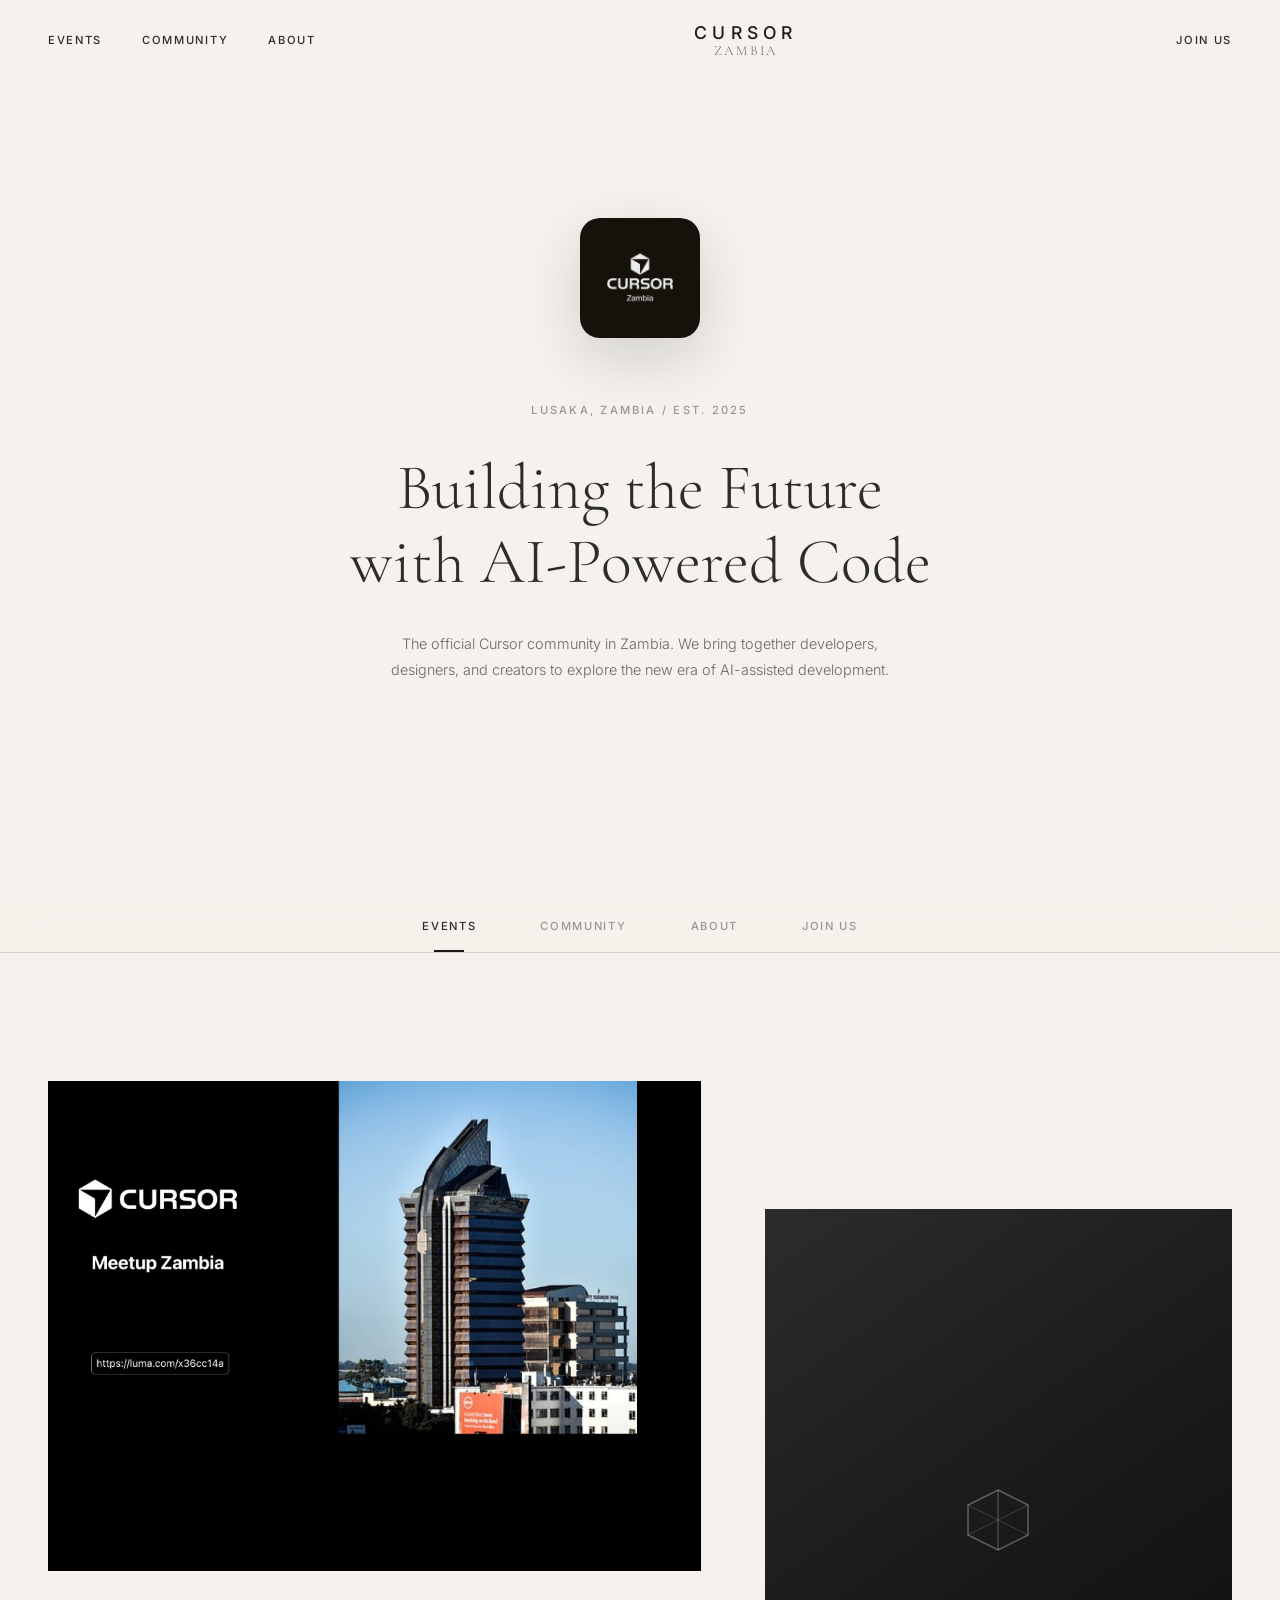
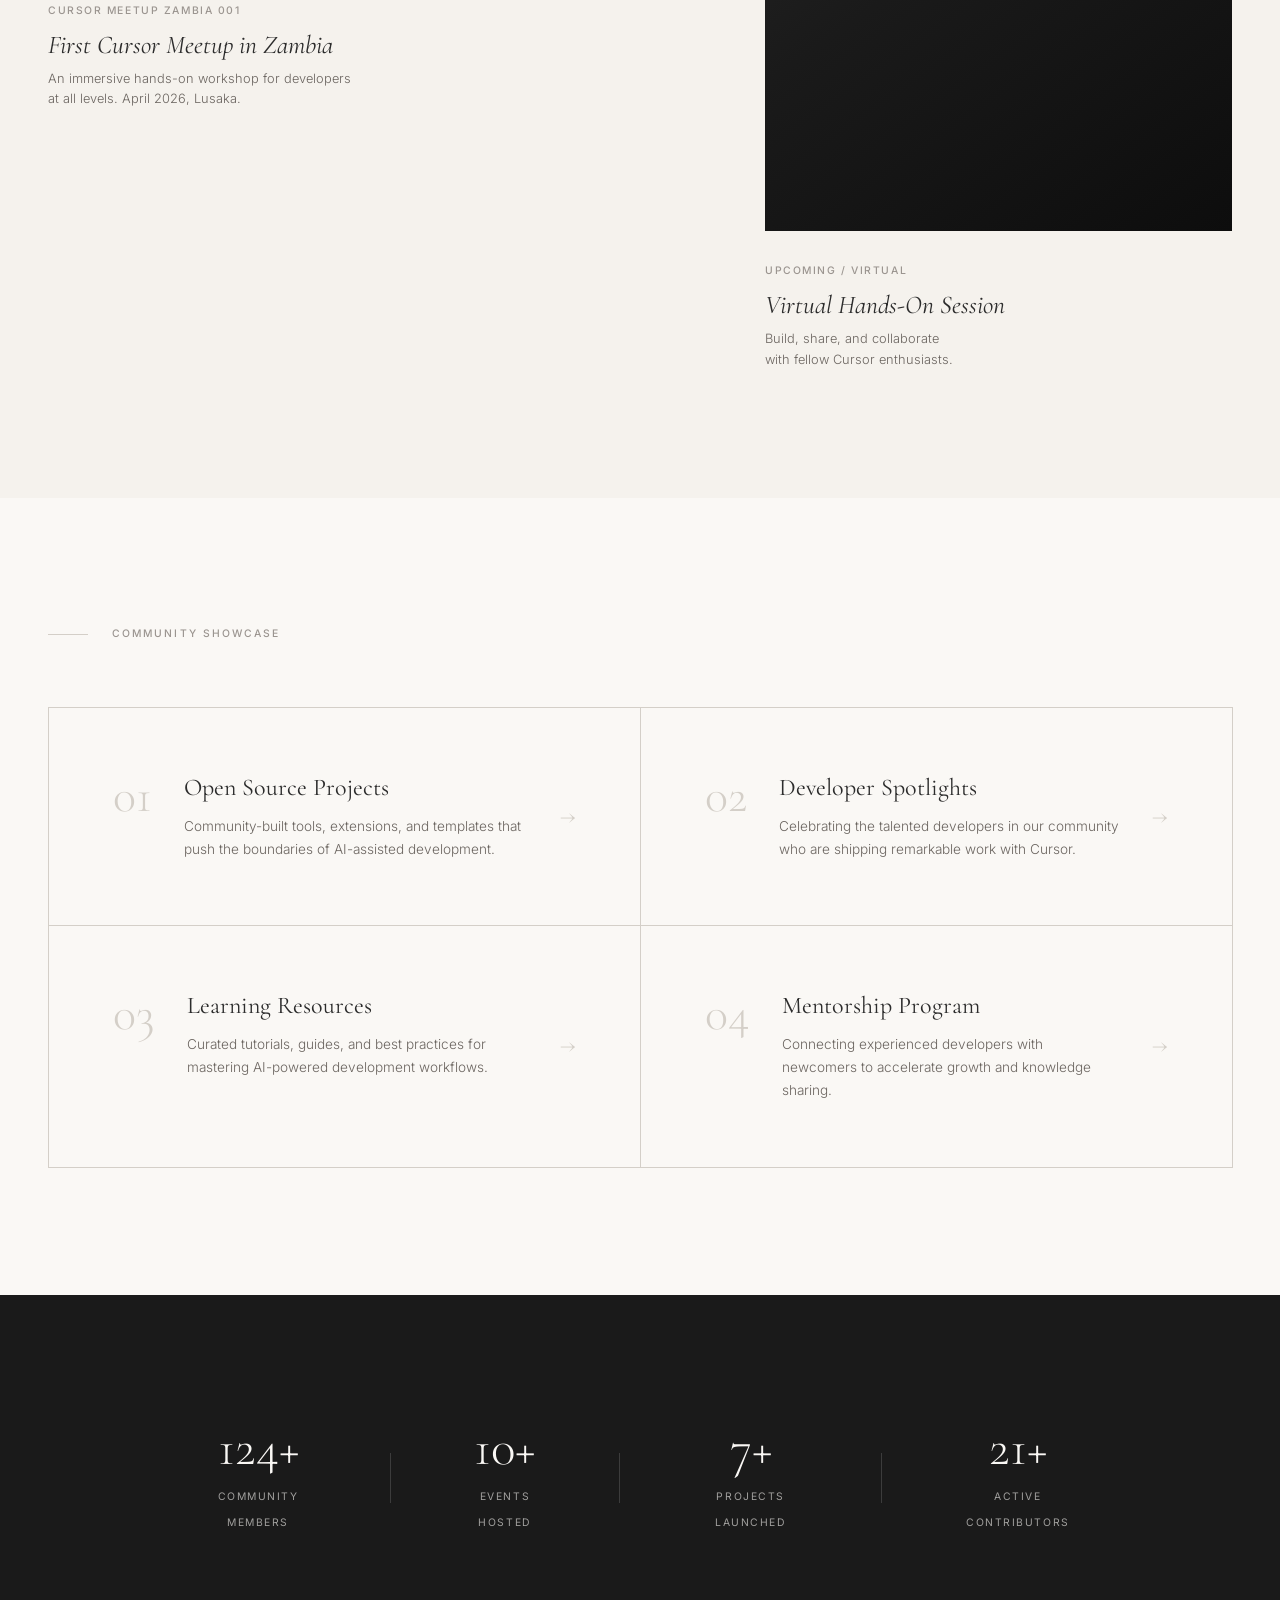
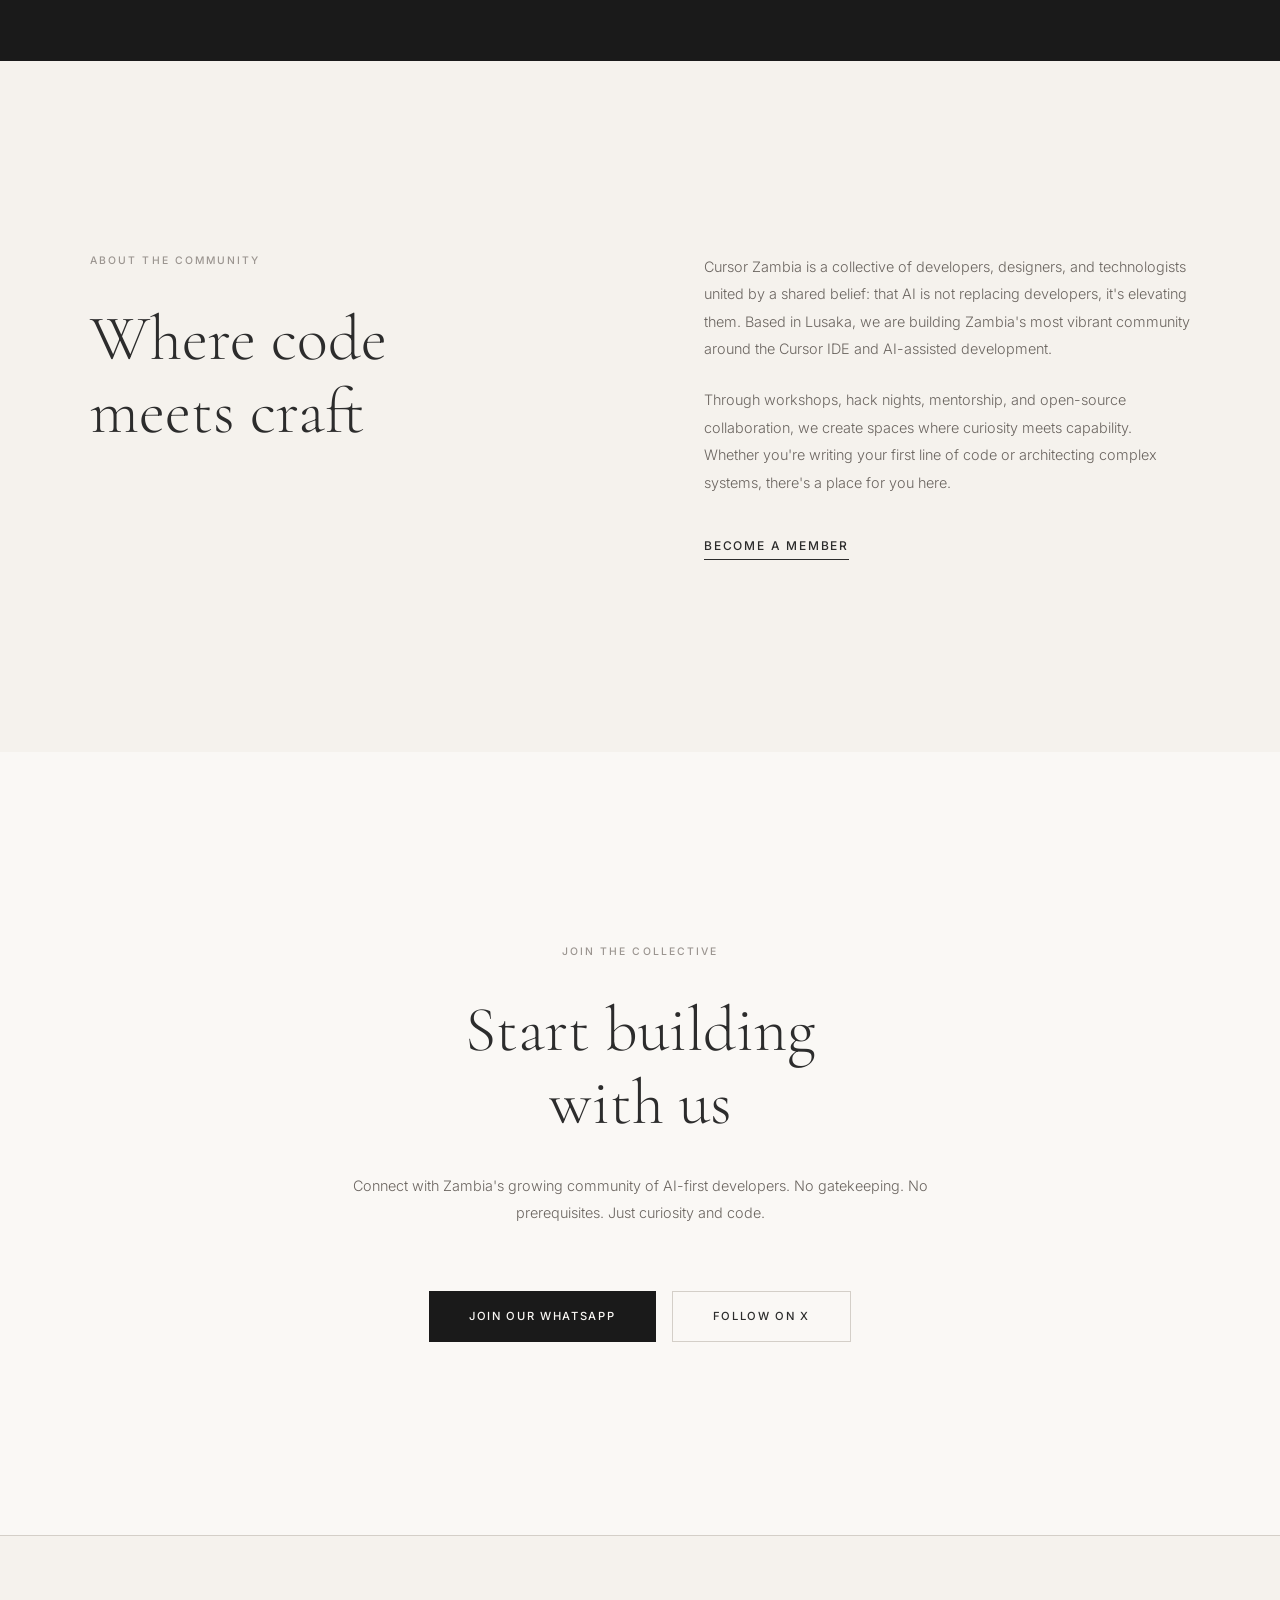
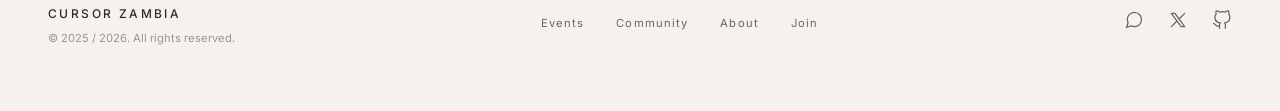
==== index.html @ 22863d3c "Initial commit: Cursor Zambia community website Made-with: Cursor" ====
<!DOCTYPE html>
<html lang="en">
<head>
  <meta charset="UTF-8">
  <meta name="viewport" content="width=device-width, initial-scale=1.0">
  <title>Cursor Zambia Community</title>
  <link rel="icon" href="assets/logo.png" type="image/png">
  <link rel="preconnect" href="https://fonts.googleapis.com">
  <link rel="preconnect" href="https://fonts.gstatic.com" crossorigin>
  <link href="https://fonts.googleapis.com/css2?family=Cormorant+Garamond:ital,wght@0,300;0,400;0,500;0,600;1,300;1,400&family=Inter:wght@300;400;500&display=swap" rel="stylesheet">
  <link rel="stylesheet" href="styles.css">
</head>
<body>

  <!-- Navigation -->
  <nav class="nav" id="nav">
    <div class="nav-left">
      <a href="#events" class="nav-link">EVENTS</a>
      <a href="#community" class="nav-link">COMMUNITY</a>
      <a href="#about" class="nav-link">ABOUT</a>
    </div>
    <a href="#" class="nav-logo">
      <span class="logo-text">CURSOR</span>
      <span class="logo-sub">ZAMBIA</span>
    </a>
    <div class="nav-right">
      <a href="#join" class="nav-link">JOIN US</a>
    </div>
  </nav>

  <!-- Hero -->
  <header class="hero" id="hero">
    <div class="hero-inner">
      <div class="hero-logo-mark">
        <img src="assets/logo.png" alt="Cursor Zambia" class="hero-logo-img">
      </div>
      <div class="hero-text">
        <p class="hero-room">LUSAKA, ZAMBIA / EST. 2025</p>
        <h1 class="hero-title">Building the Future<br>with AI-Powered Code</h1>
        <p class="hero-desc">
          The official Cursor community in Zambia. We bring together developers,<br>
          designers, and creators to explore the new era of AI-assisted development.
        </p>
      </div>
    </div>
  </header>

  <!-- Tabs Navigation -->
  <div class="tabs" id="tabs">
    <div class="tabs-inner">
      <button class="tab active" data-tab="events">Events</button>
      <button class="tab" data-tab="community">Community</button>
      <button class="tab" data-tab="about">About</button>
      <button class="tab" data-tab="join">Join Us</button>
    </div>
  </div>

  <!-- Featured Events -->
  <section class="gallery" id="events">

    <div class="gallery-grid">
      <article class="gallery-card gallery-card--large" data-animate>
        <div class="gallery-card-img">
          <img src="assets/meetup.png" alt="Cursor Meetup Zambia 001" class="card-image">
        </div>
        <div class="gallery-card-info">
          <p class="card-room">CURSOR MEETUP ZAMBIA 001</p>
          <h3 class="card-title">First Cursor Meetup in Zambia</h3>
          <p class="card-meta">An immersive hands-on workshop for developers<br>at all levels. April 2026, Lusaka.</p>
        </div>
      </article>

      <article class="gallery-card gallery-card--small" data-animate>
        <div class="gallery-card-img">
          <div class="card-placeholder card-placeholder--alt">
            <svg viewBox="0 0 80 80" fill="none" xmlns="http://www.w3.org/2000/svg">
              <path d="M40 10 L70 25 L70 55 L40 70 L10 55 L10 25 Z" stroke="currentColor" stroke-width="1.5"/>
              <path d="M40 10 L40 70" stroke="currentColor" stroke-width="1"/>
              <path d="M10 25 L70 55" stroke="currentColor" stroke-width="1" opacity="0.5"/>
              <path d="M70 25 L10 55" stroke="currentColor" stroke-width="1" opacity="0.5"/>
            </svg>
          </div>
        </div>
        <div class="gallery-card-info">
          <p class="card-room">UPCOMING / VIRTUAL</p>
          <h3 class="card-title">Virtual Hands-On Session</h3>
          <p class="card-meta">Build, share, and collaborate<br>with fellow Cursor enthusiasts.</p>
        </div>
      </article>
    </div>

  </section>

  <!-- Community Showcase -->
  <section class="showcase" id="community">
    <div class="section-label">
      <span class="label-line"></span>
      <span class="label-text">COMMUNITY SHOWCASE</span>
    </div>

    <div class="showcase-grid">
      <a href="projects.html" class="showcase-item" data-animate>
        <div class="showcase-number">01</div>
        <div class="showcase-content">
          <h3 class="showcase-title">Open Source Projects</h3>
          <p class="showcase-desc">Community-built tools, extensions, and templates that push the boundaries of AI-assisted development.</p>
        </div>
        <span class="showcase-arrow">&rarr;</span>
      </a>

      <a href="developers.html" class="showcase-item" data-animate>
        <div class="showcase-number">02</div>
        <div class="showcase-content">
          <h3 class="showcase-title">Developer Spotlights</h3>
          <p class="showcase-desc">Celebrating the talented developers in our community who are shipping remarkable work with Cursor.</p>
        </div>
        <span class="showcase-arrow">&rarr;</span>
      </a>

      <a href="resources.html" class="showcase-item" data-animate>
        <div class="showcase-number">03</div>
        <div class="showcase-content">
          <h3 class="showcase-title">Learning Resources</h3>
          <p class="showcase-desc">Curated tutorials, guides, and best practices for mastering AI-powered development workflows.</p>
        </div>
        <span class="showcase-arrow">&rarr;</span>
      </a>

      <a href="mentorship.html" class="showcase-item" data-animate>
        <div class="showcase-number">04</div>
        <div class="showcase-content">
          <h3 class="showcase-title">Mentorship Program</h3>
          <p class="showcase-desc">Connecting experienced developers with newcomers to accelerate growth and knowledge sharing.</p>
        </div>
        <span class="showcase-arrow">&rarr;</span>
      </a>
    </div>
  </section>

  <!-- Stats Band -->
  <section class="stats">
    <div class="stats-inner">
      <div class="stat" data-animate>
        <span class="stat-number" data-count="150">0</span>
        <span class="stat-label">Community Members</span>
      </div>
      <div class="stat-divider"></div>
      <div class="stat" data-animate>
        <span class="stat-number" data-count="12">0</span>
        <span class="stat-label">Events Hosted</span>
      </div>
      <div class="stat-divider"></div>
      <div class="stat" data-animate>
        <span class="stat-number" data-count="8">0</span>
        <span class="stat-label">Projects Launched</span>
      </div>
      <div class="stat-divider"></div>
      <div class="stat" data-animate>
        <span class="stat-number" data-count="25">0</span>
        <span class="stat-label">Active Contributors</span>
      </div>
    </div>
  </section>

  <!-- About -->
  <section class="about" id="about">
    <div class="about-inner">
      <div class="about-left" data-animate>
        <p class="about-label">ABOUT THE COMMUNITY</p>
        <h2 class="about-heading">Where code<br>meets craft</h2>
      </div>
      <div class="about-right" data-animate>
        <p class="about-text">
          Cursor Zambia is a collective of developers, designers, and technologists
          united by a shared belief: that AI is not replacing developers, it's
          elevating them. Based in Lusaka, we are building Zambia's most vibrant
          community around the Cursor IDE and AI-assisted development.
        </p>
        <p class="about-text">
          Through workshops, hack nights, mentorship, and open-source collaboration,
          we create spaces where curiosity meets capability. Whether you're writing
          your first line of code or architecting complex systems, there's a place
          for you here.
        </p>
        <a href="#join" class="about-cta">Become a Member</a>
      </div>
    </div>
  </section>

  <!-- Join Section -->
  <section class="join" id="join">
    <div class="join-inner" data-animate>
      <p class="join-label">JOIN THE COLLECTIVE</p>
      <h2 class="join-heading">Start building<br>with us</h2>
      <p class="join-desc">
        Connect with Zambia's growing community of AI-first developers.
        No gatekeeping. No prerequisites. Just curiosity and code.
      </p>
      <div class="join-actions">
        <a href="#" class="btn btn-primary">Join Our WhatsApp</a>
        <a href="#" class="btn btn-outline">Follow on X</a>
      </div>
    </div>
  </section>

  <!-- Footer -->
  <footer class="footer">
    <div class="footer-inner">
      <div class="footer-brand">
        <span class="footer-logo">CURSOR ZAMBIA</span>
        <p class="footer-copy">&copy; 2025 / 2026. All rights reserved.</p>
      </div>
      <div class="footer-links">
        <a href="#events">Events</a>
        <a href="#community">Community</a>
        <a href="#about">About</a>
        <a href="#join">Join</a>
      </div>
      <div class="footer-social">
        <a href="#" aria-label="WhatsApp">
          <svg width="20" height="20" viewBox="0 0 24 24" fill="none" stroke="currentColor" stroke-width="1.5" stroke-linecap="round" stroke-linejoin="round"><path d="M21 11.5a8.38 8.38 0 0 1-.9 3.8 8.5 8.5 0 0 1-7.6 4.7 8.38 8.38 0 0 1-3.8-.9L3 21l1.9-5.7a8.38 8.38 0 0 1-.9-3.8 8.5 8.5 0 0 1 4.7-7.6 8.38 8.38 0 0 1 3.8-.9h.5a8.48 8.48 0 0 1 8 8v.5z"/></svg>
        </a>
        <a href="#" aria-label="X / Twitter">
          <svg width="20" height="20" viewBox="0 0 24 24" fill="none" stroke="currentColor" stroke-width="1.5" stroke-linecap="round" stroke-linejoin="round"><path d="M4 4l11.733 16h4.267l-11.733 -16h-4.267z"/><path d="M4 20l6.768 -6.768"/><path d="M20 4l-6.768 6.768"/></svg>
        </a>
        <a href="#" aria-label="GitHub">
          <svg width="20" height="20" viewBox="0 0 24 24" fill="none" stroke="currentColor" stroke-width="1.5" stroke-linecap="round" stroke-linejoin="round"><path d="M9 19c-5 1.5-5-2.5-7-3m14 6v-3.87a3.37 3.37 0 0 0-.94-2.61c3.14-.35 6.44-1.54 6.44-7A5.44 5.44 0 0 0 20 4.77 5.07 5.07 0 0 0 19.91 1S18.73.65 16 2.48a13.38 13.38 0 0 0-7 0C6.27.65 5.09 1 5.09 1A5.07 5.07 0 0 0 5 4.77a5.44 5.44 0 0 0-1.5 3.78c0 5.42 3.3 6.61 6.44 7A3.37 3.37 0 0 0 9 18.13V22"/></svg>
        </a>
      </div>
    </div>
  </footer>

  <script src="main.js"></script>
</body>
</html>
---- styles.css ----
/* =========================================
   CURSOR ZAMBIA  Gallery-Inspired Styles
   ========================================= */

*,
*::before,
*::after {
  margin: 0;
  padding: 0;
  box-sizing: border-box;
}

:root {
  --color-bg: #f5f2ed;
  --color-bg-warm: #ece8e1;
  --color-bg-dark: #1a1a1a;
  --color-text: #2c2c2c;
  --color-text-light: #6b6560;
  --color-text-muted: #9b9590;
  --color-accent: #1a1a1a;
  --color-border: #d4cfc8;
  --color-white: #faf8f5;

  --font-serif: 'Cormorant Garamond', 'Georgia', serif;
  --font-sans: 'Inter', -apple-system, sans-serif;

  --space-xs: 0.5rem;
  --space-sm: 1rem;
  --space-md: 2rem;
  --space-lg: 4rem;
  --space-xl: 8rem;
  --space-2xl: 12rem;
}

html {
  scroll-behavior: smooth;
  font-size: 16px;
}

body {
  font-family: var(--font-sans);
  background: var(--color-bg);
  color: var(--color-text);
  line-height: 1.6;
  overflow-x: hidden;
  -webkit-font-smoothing: antialiased;
  -moz-osx-font-smoothing: grayscale;
}

a {
  color: inherit;
  text-decoration: none;
}

img {
  max-width: 100%;
  display: block;
}

/* =========================================
   NAVIGATION
   ========================================= */

.nav {
  position: fixed;
  top: 0;
  left: 0;
  right: 0;
  z-index: 100;
  display: flex;
  align-items: center;
  justify-content: space-between;
  padding: 1.5rem 3rem;
  background: rgba(245, 242, 237, 0.9);
  backdrop-filter: blur(20px);
  -webkit-backdrop-filter: blur(20px);
  border-bottom: 1px solid transparent;
  transition: border-color 0.4s ease, background 0.4s ease;
}

.nav.scrolled {
  border-bottom-color: var(--color-border);
}

.nav-left,
.nav-right {
  display: flex;
  gap: 2.5rem;
}

.nav-link {
  font-family: var(--font-sans);
  font-size: 0.7rem;
  font-weight: 500;
  letter-spacing: 0.15em;
  color: var(--color-text);
  transition: color 0.3s ease;
  position: relative;
}

.nav-link::after {
  content: '';
  position: absolute;
  bottom: -4px;
  left: 0;
  width: 0;
  height: 1px;
  background: var(--color-text);
  transition: width 0.3s ease;
}

.nav-link:hover::after {
  width: 100%;
}

.nav-logo {
  display: flex;
  flex-direction: column;
  align-items: center;
  line-height: 1;
}

.logo-text {
  font-family: var(--font-sans);
  font-size: 1.1rem;
  font-weight: 500;
  letter-spacing: 0.3em;
  color: var(--color-accent);
}

.logo-sub {
  font-family: var(--font-serif);
  font-size: 0.85rem;
  font-weight: 300;
  letter-spacing: 0.2em;
  color: var(--color-text-light);
  margin-top: 2px;
}

/* =========================================
   HERO
   ========================================= */

.hero {
  min-height: 100vh;
  display: flex;
  align-items: center;
  justify-content: center;
  text-align: center;
  padding: var(--space-xl) var(--space-md);
  position: relative;
}

.hero-inner {
  max-width: 800px;
}

.hero-logo-mark {
  margin-bottom: var(--space-lg);
  opacity: 0;
  transform: translateY(30px);
  animation: fadeUp 1s ease 0.3s forwards;
}

.hero-logo-img {
  width: 120px;
  height: 120px;
  margin: 0 auto;
  border-radius: 20px;
  box-shadow: 0 20px 60px rgba(0, 0, 0, 0.15);
}

.hero-text {
  opacity: 0;
  transform: translateY(30px);
  animation: fadeUp 1s ease 0.6s forwards;
}

.hero-room {
  font-family: var(--font-sans);
  font-size: 0.7rem;
  font-weight: 500;
  letter-spacing: 0.2em;
  color: var(--color-text-muted);
  margin-bottom: var(--space-md);
}

.hero-title {
  font-family: var(--font-serif);
  font-size: clamp(2.5rem, 5vw, 4.5rem);
  font-weight: 300;
  line-height: 1.15;
  color: var(--color-text);
  margin-bottom: var(--space-md);
}

.hero-desc {
  font-family: var(--font-sans);
  font-size: 0.9rem;
  font-weight: 300;
  line-height: 1.8;
  color: var(--color-text-light);
}

@keyframes fadeUp {
  to {
    opacity: 1;
    transform: translateY(0);
  }
}

/* =========================================
   TABS
   ========================================= */

.tabs {
  position: sticky;
  top: 60px;
  z-index: 90;
  background: rgba(245, 242, 237, 0.95);
  backdrop-filter: blur(20px);
  -webkit-backdrop-filter: blur(20px);
  border-bottom: 1px solid var(--color-border);
}

.tabs-inner {
  display: flex;
  justify-content: center;
  gap: 0;
  max-width: 600px;
  margin: 0 auto;
}

.tab {
  font-family: var(--font-sans);
  font-size: 0.7rem;
  font-weight: 500;
  letter-spacing: 0.15em;
  text-transform: uppercase;
  color: var(--color-text-muted);
  background: none;
  border: none;
  padding: 1.2rem 2rem;
  cursor: pointer;
  position: relative;
  transition: color 0.3s ease;
}

.tab::after {
  content: '';
  position: absolute;
  bottom: 0;
  left: 50%;
  transform: translateX(-50%);
  width: 0;
  height: 2px;
  background: var(--color-accent);
  transition: width 0.3s ease;
}

.tab:hover {
  color: var(--color-text);
}

.tab.active {
  color: var(--color-text);
}

.tab.active::after {
  width: 30px;
}

/* =========================================
   SECTION LABEL
   ========================================= */

.section-label {
  display: flex;
  align-items: center;
  gap: 1.5rem;
  padding: 0 3rem;
  margin-bottom: var(--space-lg);
}

.label-line {
  width: 40px;
  height: 1px;
  background: var(--color-border);
}

.label-text {
  font-family: var(--font-sans);
  font-size: 0.65rem;
  font-weight: 500;
  letter-spacing: 0.2em;
  color: var(--color-text-muted);
}

/* =========================================
   GALLERY (Events)
   ========================================= */

.gallery {
  padding: var(--space-xl) 0;
}

.gallery-grid {
  display: grid;
  grid-template-columns: 1.4fr 1fr;
  gap: var(--space-lg);
  padding: 0 3rem;
  align-items: start;
}

.gallery-card {
  opacity: 0;
  transform: translateY(40px);
  transition: opacity 0.8s ease, transform 0.8s ease;
}

.gallery-card.visible {
  opacity: 1;
  transform: translateY(0);
}

.gallery-card--small {
  margin-top: var(--space-xl);
  transition-delay: 0.2s;
}

.gallery-card-img {
  overflow: hidden;
  margin-bottom: var(--space-md);
  position: relative;
}

.card-image {
  width: 100%;
  aspect-ratio: 4/3;
  object-fit: cover;
  transition: transform 0.6s ease;
}

.gallery-card:hover .card-image {
  transform: scale(1.03);
}

.card-placeholder {
  aspect-ratio: 4/3;
  background: linear-gradient(145deg, #d4cfc8 0%, #b8b0a5 50%, #a09888 100%);
  display: flex;
  align-items: center;
  justify-content: center;
  color: rgba(255, 255, 255, 0.5);
  transition: transform 0.6s ease;
}

.gallery-card:hover .card-placeholder {
  transform: scale(1.03);
}

.card-placeholder svg {
  width: 80px;
  height: 80px;
}

.card-placeholder--alt {
  aspect-ratio: 3/4;
  background: linear-gradient(145deg, #2c2c2c 0%, #1a1a1a 50%, #0d0d0d 100%);
  color: rgba(255, 255, 255, 0.3);
}

.card-room {
  font-family: var(--font-sans);
  font-size: 0.65rem;
  font-weight: 500;
  letter-spacing: 0.15em;
  color: var(--color-text-muted);
  margin-bottom: 0.5rem;
}

.card-title {
  font-family: var(--font-serif);
  font-size: 1.6rem;
  font-weight: 400;
  font-style: italic;
  line-height: 1.3;
  margin-bottom: 0.5rem;
}

.card-meta {
  font-family: var(--font-sans);
  font-size: 0.8rem;
  font-weight: 300;
  color: var(--color-text-light);
  line-height: 1.6;
}

/* =========================================
   SHOWCASE (Community)
   ========================================= */

.showcase {
  padding: var(--space-xl) 0;
  background: var(--color-white);
}

.showcase-grid {
  display: grid;
  grid-template-columns: 1fr 1fr;
  gap: 0;
  padding: 0 3rem;
}

.showcase-item {
  display: flex;
  gap: 2rem;
  padding: var(--space-lg);
  border: 1px solid var(--color-border);
  margin: -0.5px;
  opacity: 0;
  transform: translateY(30px);
  transition: opacity 0.8s ease, transform 0.8s ease, background 0.4s ease;
}

.showcase-item.visible {
  opacity: 1;
  transform: translateY(0);
}

.showcase-item:hover {
  background: var(--color-bg);
}

.showcase-number {
  font-family: var(--font-serif);
  font-size: 3rem;
  font-weight: 300;
  color: var(--color-border);
  line-height: 1;
  flex-shrink: 0;
}

.showcase-title {
  font-family: var(--font-serif);
  font-size: 1.5rem;
  font-weight: 400;
  margin-bottom: 0.75rem;
  line-height: 1.3;
}

.showcase-desc {
  font-size: 0.85rem;
  font-weight: 300;
  color: var(--color-text-light);
  line-height: 1.7;
}

a.showcase-item {
  text-decoration: none;
  cursor: pointer;
}

.showcase-arrow {
  font-family: var(--font-serif);
  font-size: 1.5rem;
  color: var(--color-border);
  align-self: center;
  margin-left: auto;
  flex-shrink: 0;
  transition: color 0.3s ease, transform 0.3s ease;
}

.showcase-item:hover .showcase-arrow {
  color: var(--color-text);
  transform: translateX(5px);
}

/* =========================================
   STATS
   ========================================= */

.stats {
  padding: var(--space-xl) 3rem;
  background: var(--color-bg-dark);
  color: var(--color-white);
}

.stats-inner {
  display: flex;
  align-items: center;
  justify-content: center;
  gap: 4rem;
  max-width: 900px;
  margin: 0 auto;
}

.stat {
  text-align: center;
  opacity: 0;
  transform: translateY(20px);
  transition: opacity 0.8s ease, transform 0.8s ease;
}

.stat.visible {
  opacity: 1;
  transform: translateY(0);
}

.stat-number {
  font-family: var(--font-serif);
  font-size: clamp(2.5rem, 4vw, 4rem);
  font-weight: 300;
  display: block;
  line-height: 1;
  margin-bottom: 0.5rem;
}

.stat-label {
  font-size: 0.65rem;
  letter-spacing: 0.15em;
  text-transform: uppercase;
  opacity: 0.6;
}

.stat-divider {
  width: 1px;
  height: 50px;
  background: rgba(255, 255, 255, 0.15);
}

/* =========================================
   ABOUT
   ========================================= */

.about {
  padding: var(--space-2xl) 3rem;
}

.about-inner {
  display: grid;
  grid-template-columns: 1fr 1fr;
  gap: var(--space-xl);
  max-width: 1100px;
  margin: 0 auto;
  align-items: start;
}

.about-left,
.about-right {
  opacity: 0;
  transform: translateY(40px);
  transition: opacity 0.8s ease, transform 0.8s ease;
}

.about-left.visible,
.about-right.visible {
  opacity: 1;
  transform: translateY(0);
}

.about-right {
  transition-delay: 0.2s;
}

.about-label {
  font-size: 0.65rem;
  font-weight: 500;
  letter-spacing: 0.2em;
  color: var(--color-text-muted);
  margin-bottom: var(--space-md);
}

.about-heading {
  font-family: var(--font-serif);
  font-size: clamp(2.5rem, 5vw, 4rem);
  font-weight: 300;
  line-height: 1.15;
}

.about-text {
  font-size: 0.9rem;
  font-weight: 300;
  line-height: 1.9;
  color: var(--color-text-light);
  margin-bottom: 1.5rem;
}

.about-cta {
  display: inline-block;
  font-size: 0.75rem;
  font-weight: 500;
  letter-spacing: 0.15em;
  text-transform: uppercase;
  color: var(--color-text);
  border-bottom: 1px solid var(--color-text);
  padding-bottom: 4px;
  transition: color 0.3s ease, border-color 0.3s ease;
  margin-top: var(--space-sm);
}

.about-cta:hover {
  color: var(--color-text-light);
  border-color: var(--color-text-light);
}

/* =========================================
   JOIN
   ========================================= */

.join {
  padding: var(--space-2xl) 3rem;
  text-align: center;
  background: var(--color-white);
}

.join-inner {
  max-width: 600px;
  margin: 0 auto;
  opacity: 0;
  transform: translateY(40px);
  transition: opacity 0.8s ease, transform 0.8s ease;
}

.join-inner.visible {
  opacity: 1;
  transform: translateY(0);
}

.join-label {
  font-size: 0.65rem;
  font-weight: 500;
  letter-spacing: 0.2em;
  color: var(--color-text-muted);
  margin-bottom: var(--space-md);
}

.join-heading {
  font-family: var(--font-serif);
  font-size: clamp(2.5rem, 5vw, 4rem);
  font-weight: 300;
  line-height: 1.15;
  margin-bottom: var(--space-md);
}

.join-desc {
  font-size: 0.9rem;
  font-weight: 300;
  line-height: 1.9;
  color: var(--color-text-light);
  margin-bottom: var(--space-lg);
}

.join-actions {
  display: flex;
  gap: 1rem;
  justify-content: center;
  flex-wrap: wrap;
}

.btn {
  display: inline-flex;
  align-items: center;
  justify-content: center;
  padding: 1rem 2.5rem;
  font-family: var(--font-sans);
  font-size: 0.7rem;
  font-weight: 500;
  letter-spacing: 0.15em;
  text-transform: uppercase;
  transition: all 0.3s ease;
  cursor: pointer;
  border: none;
}

.btn-primary {
  background: var(--color-accent);
  color: var(--color-white);
}

.btn-primary:hover {
  background: #333;
}

.btn-outline {
  background: transparent;
  color: var(--color-text);
  border: 1px solid var(--color-border);
}

.btn-outline:hover {
  border-color: var(--color-text);
}

/* =========================================
   FOOTER
   ========================================= */

.footer {
  padding: var(--space-lg) 3rem;
  border-top: 1px solid var(--color-border);
}

.footer-inner {
  display: flex;
  align-items: center;
  justify-content: space-between;
}

.footer-logo {
  font-family: var(--font-sans);
  font-size: 0.75rem;
  font-weight: 500;
  letter-spacing: 0.2em;
}

.footer-copy {
  font-size: 0.7rem;
  color: var(--color-text-muted);
  margin-top: 0.25rem;
}

.footer-links {
  display: flex;
  gap: 2rem;
}

.footer-links a {
  font-size: 0.7rem;
  letter-spacing: 0.1em;
  color: var(--color-text-light);
  transition: color 0.3s ease;
}

.footer-links a:hover {
  color: var(--color-text);
}

.footer-social {
  display: flex;
  gap: 1.5rem;
}

.footer-social a {
  color: var(--color-text-light);
  transition: color 0.3s ease;
}

.footer-social a:hover {
  color: var(--color-text);
}

/* =========================================
   ANIMATIONS & UTILITIES
   ========================================= */

[data-animate] {
  will-change: opacity, transform;
}

/* =========================================
   RESPONSIVE
   ========================================= */

@media (max-width: 1024px) {
  .gallery-grid {
    grid-template-columns: 1fr 1fr;
    gap: var(--space-md);
  }

  .gallery-card--small {
    margin-top: var(--space-md);
  }
}

@media (max-width: 768px) {
  .nav {
    padding: 1rem 1.5rem;
  }

  .nav-left {
    display: none;
  }

  .nav-right {
    display: none;
  }

  .tab {
    padding: 1rem 1.2rem;
    font-size: 0.6rem;
  }

  .hero {
    padding: var(--space-xl) 1.5rem;
  }

  .hero-title {
    font-size: 2.2rem;
  }

  .hero-desc br {
    display: none;
  }

  .section-label {
    padding: 0 1.5rem;
  }

  .gallery-grid {
    grid-template-columns: 1fr;
    padding: 0 1.5rem;
  }

  .gallery-card--small {
    margin-top: 0;
  }

  .timeline {
    padding: var(--space-lg) 1.5rem var(--space-sm);
  }

  .showcase-grid {
    grid-template-columns: 1fr;
    padding: 0 1.5rem;
  }

  .stats {
    padding: var(--space-lg) 1.5rem;
  }

  .stats-inner {
    flex-direction: column;
    gap: 2rem;
  }

  .stat-divider {
    width: 40px;
    height: 1px;
  }

  .about {
    padding: var(--space-xl) 1.5rem;
  }

  .about-inner {
    grid-template-columns: 1fr;
    gap: var(--space-md);
  }

  .join {
    padding: var(--space-xl) 1.5rem;
  }

  .join-actions {
    flex-direction: column;
    align-items: center;
  }

  .footer {
    padding: var(--space-md) 1.5rem;
  }

  .footer-inner {
    flex-direction: column;
    gap: 1.5rem;
    text-align: center;
  }

  .footer-links {
    gap: 1.5rem;
  }
}

@media (max-width: 480px) {
  .hero-logo-img {
    width: 90px;
    height: 90px;
  }

  .hero-title {
    font-size: 1.8rem;
  }

  .card-title {
    font-size: 1.3rem;
  }

  .showcase-item {
    padding: var(--space-md);
    gap: 1rem;
  }

  .showcase-number {
    font-size: 2rem;
  }

  .timeline-year {
    font-size: 2.5rem;
  }
}
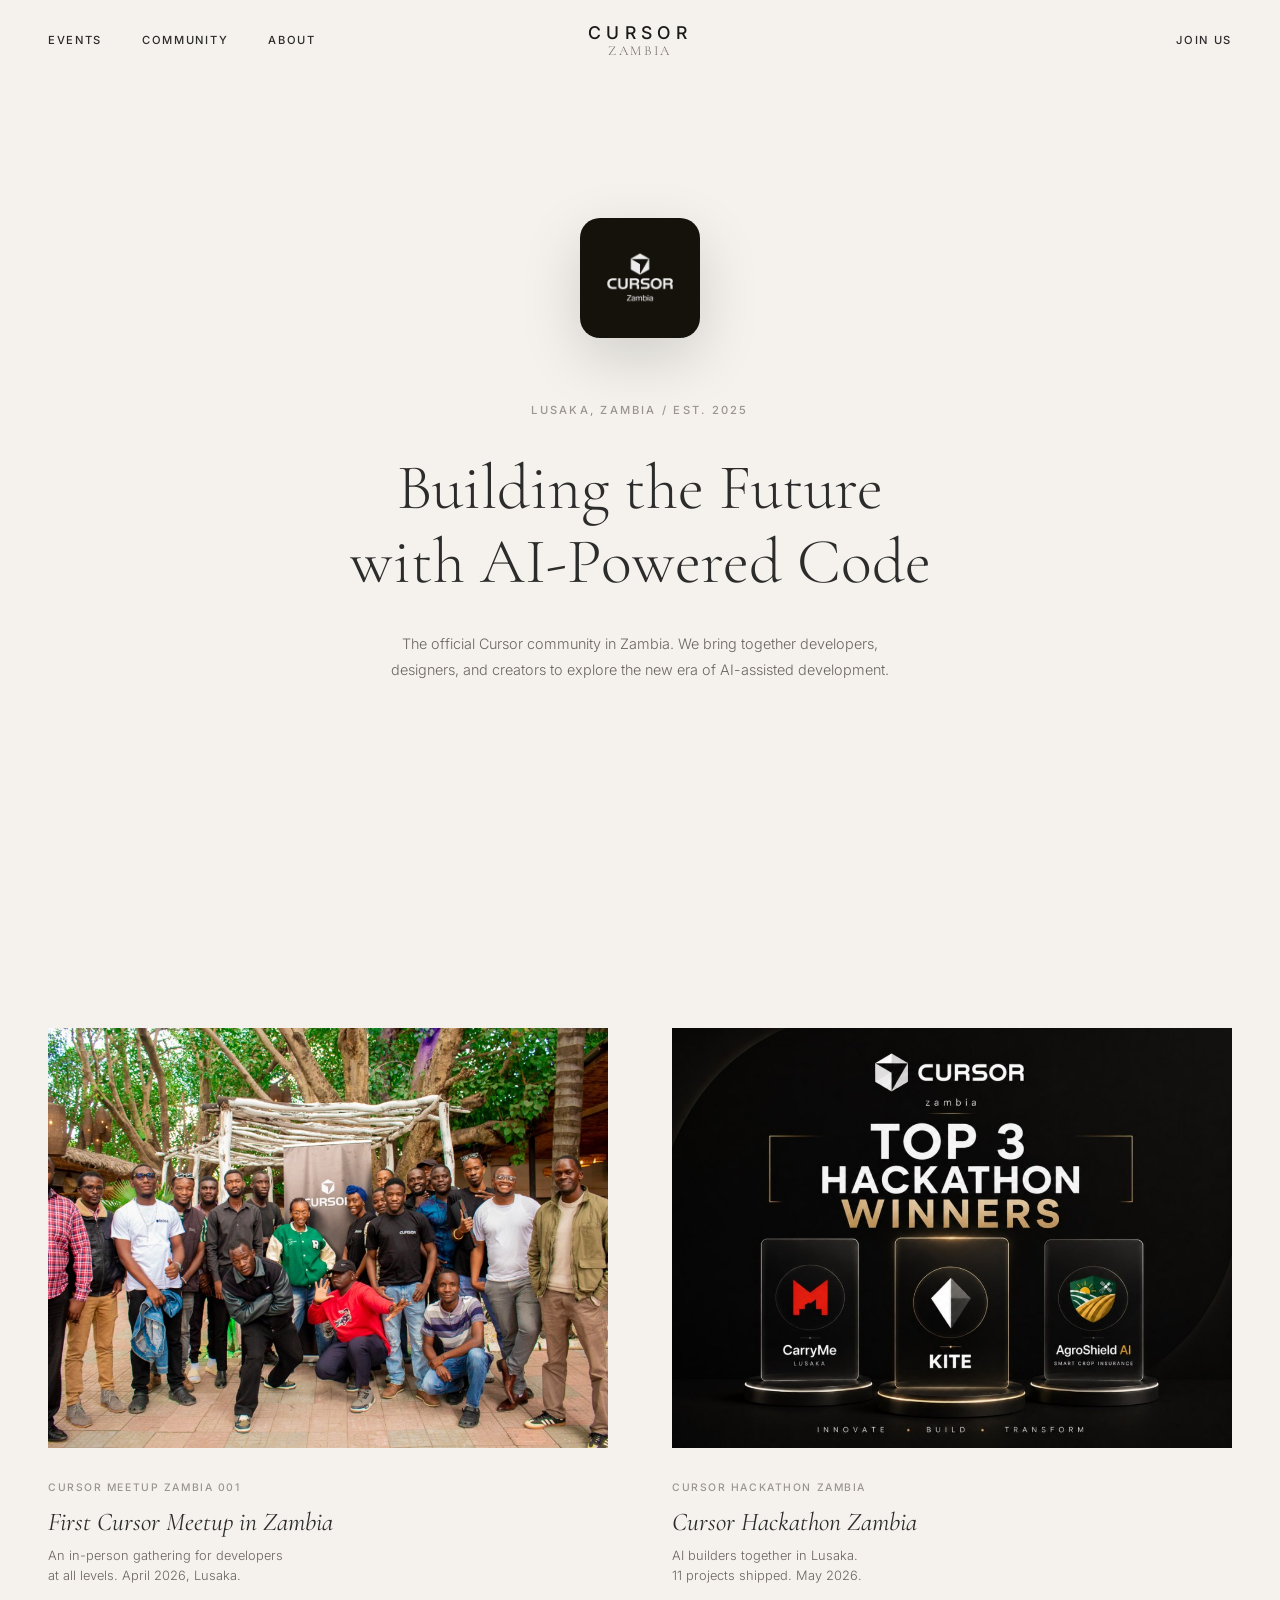
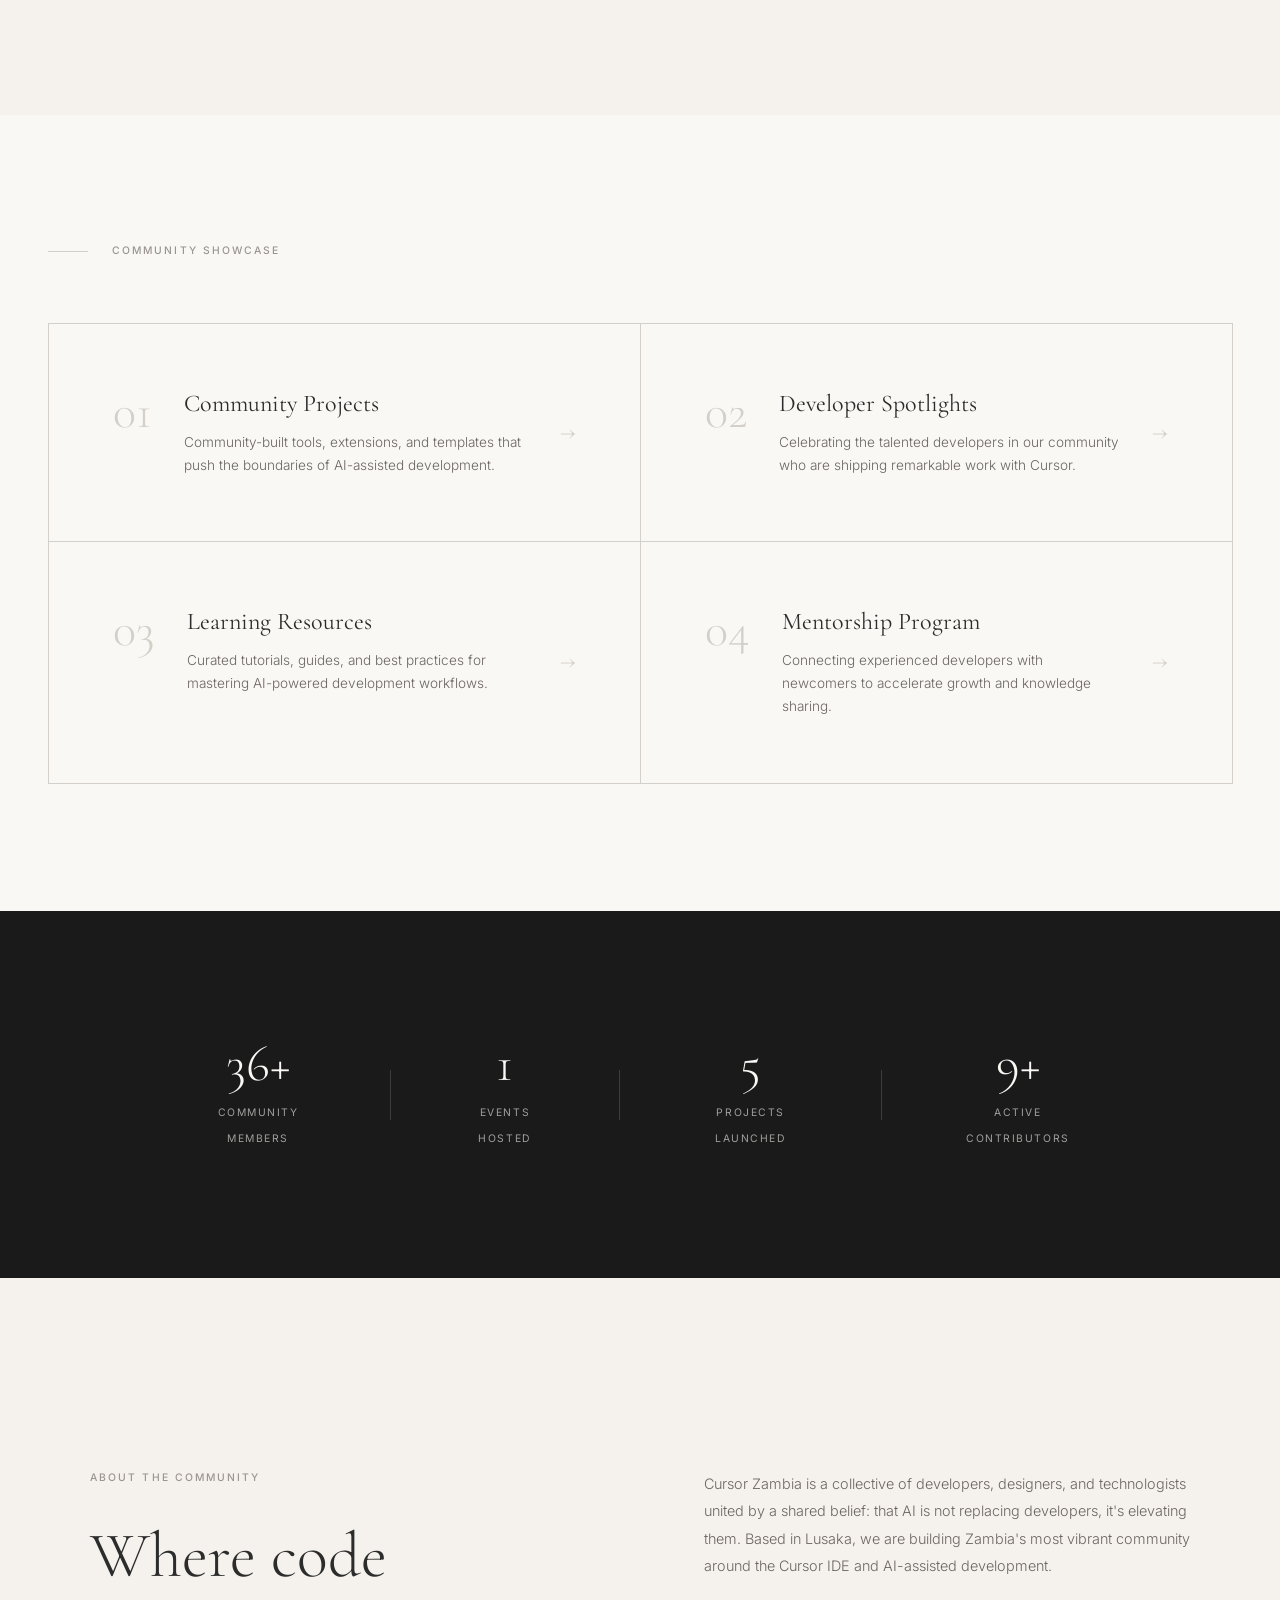
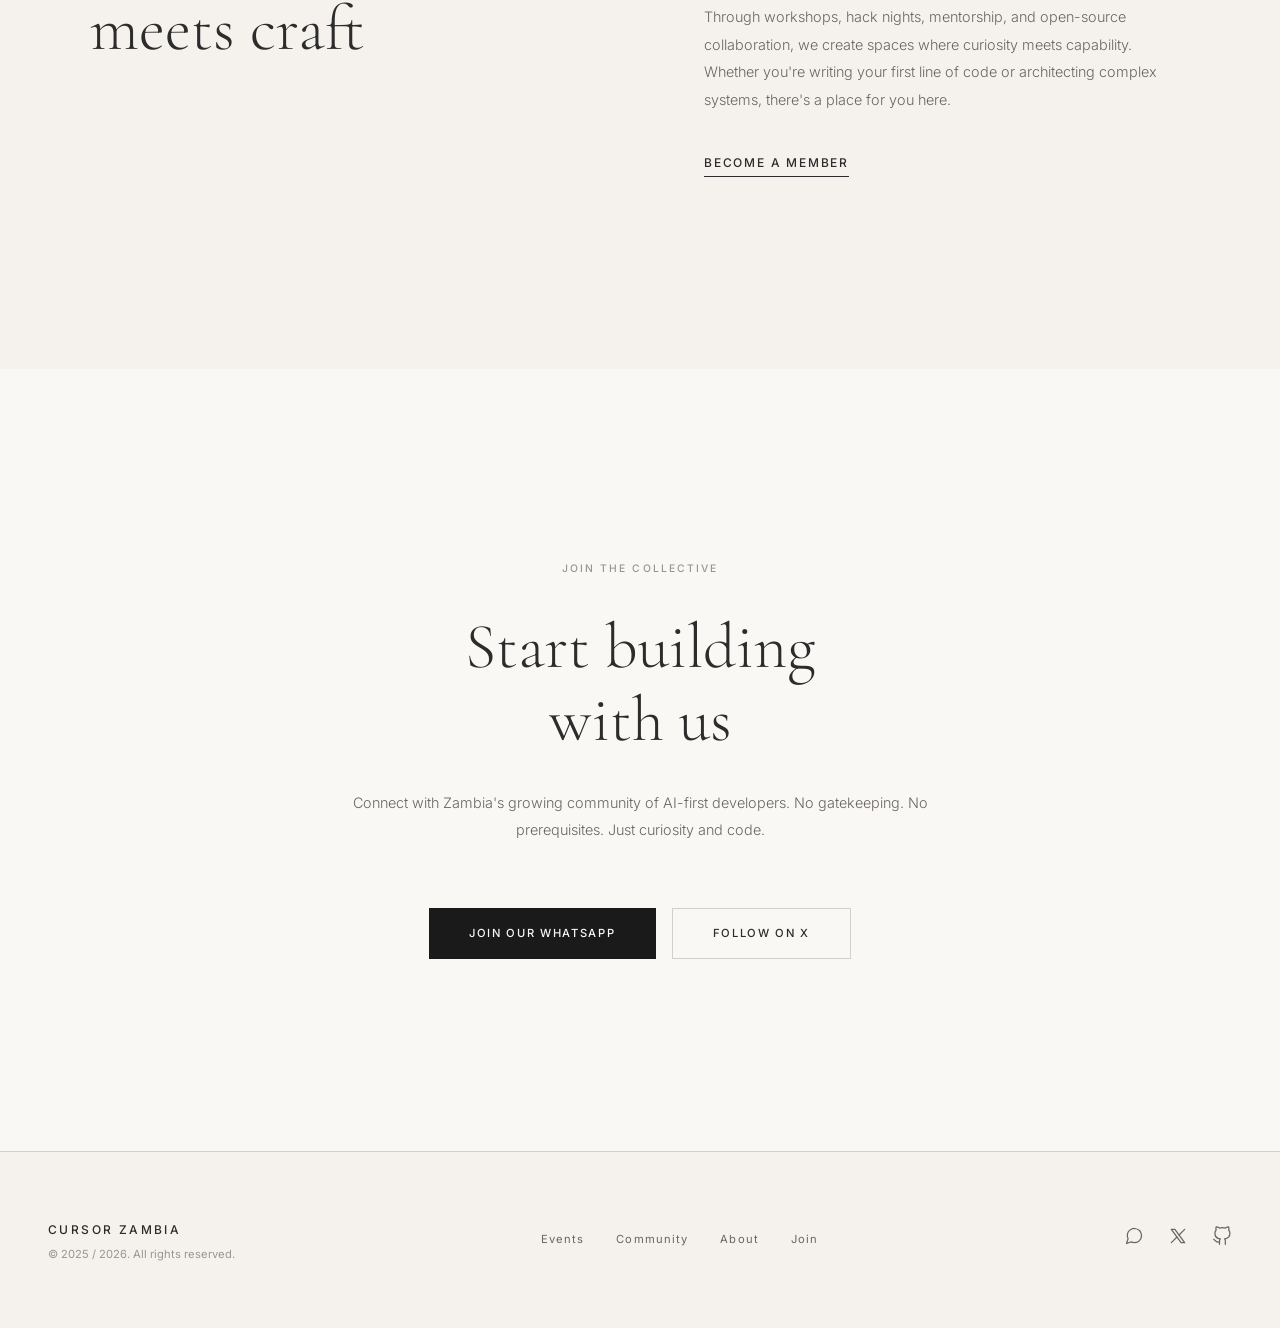
==== commit 8f23fd5b: "Add Cursor Hackathon Zambia event + recap page, new mentors, resource attribution Co-authored-by: Cu" ====
--- a/index.html
+++ b/index.html
@@ -24,7 +24,7 @@
       <span class="logo-sub">ZAMBIA</span>
     </a>
     <div class="nav-right">
-      <a href="#join" class="nav-link">JOIN US</a>
+      <a href="https://chat.whatsapp.com/I1UkLFpUMJj791DA07cmBk" target="_blank" rel="noopener noreferrer" class="nav-link">JOIN US</a>
     </div>
   </nav>
 
@@ -45,51 +45,69 @@
     </div>
   </header>
 
-  <!-- Tabs Navigation -->
-  <div class="tabs" id="tabs">
-    <div class="tabs-inner">
-      <button class="tab active" data-tab="events">Events</button>
-      <button class="tab" data-tab="community">Community</button>
-      <button class="tab" data-tab="about">About</button>
-      <button class="tab" data-tab="join">Join Us</button>
-    </div>
-  </div>
-
   <!-- Featured Events -->
   <section class="gallery" id="events">
 
     <div class="gallery-grid">
-      <article class="gallery-card gallery-card--large" data-animate>
+      <article class="gallery-card gallery-card--large" data-animate
+        data-href="meetup-001.html"
+        data-event='{"label":"CURSOR MEETUP ZAMBIA 001","title":"First Cursor Meetup in Zambia","desc":"Our inaugural in-person meetup brought together developers, designers, and tech enthusiasts from across Lusaka for an evening of demos, networking, and hands-on sessions with Cursor. A milestone for Zambia'\''s AI-first developer community.","date":"April 2026","location":"Lusaka, Zambia","type":"In-Person Meetup","img":"assets/meetup.png","link":"meetup-001.html"}'>
         <div class="gallery-card-img">
           <img src="assets/meetup.png" alt="Cursor Meetup Zambia 001" class="card-image">
         </div>
         <div class="gallery-card-info">
           <p class="card-room">CURSOR MEETUP ZAMBIA 001</p>
           <h3 class="card-title">First Cursor Meetup in Zambia</h3>
-          <p class="card-meta">An immersive hands-on workshop for developers<br>at all levels. April 2026, Lusaka.</p>
+          <p class="card-meta">An in-person gathering for developers<br>at all levels. April 2026, Lusaka.</p>
         </div>
       </article>
 
-      <article class="gallery-card gallery-card--small" data-animate>
+      <article class="gallery-card gallery-card--small" data-animate
+        data-href="hackathon.html"
+        data-event='{"label":"CURSOR HACKATHON ZAMBIA","title":"Cursor Hackathon Zambia","desc":"A full day of building, collaboration, and rapid prototyping with Cursor. 11 projects shipped across Health, Agriculture, Education, and Fintech tracks.","date":"May 25, 2026","location":"The Library Shhh, Lusaka","type":"Hackathon","img":"assets/hackathon-winners.png","link":"hackathon.html"}'>
         <div class="gallery-card-img">
-          <div class="card-placeholder card-placeholder--alt">
-            <svg viewBox="0 0 80 80" fill="none" xmlns="http://www.w3.org/2000/svg">
-              <path d="M40 10 L70 25 L70 55 L40 70 L10 55 L10 25 Z" stroke="currentColor" stroke-width="1.5"/>
-              <path d="M40 10 L40 70" stroke="currentColor" stroke-width="1"/>
-              <path d="M10 25 L70 55" stroke="currentColor" stroke-width="1" opacity="0.5"/>
-              <path d="M70 25 L10 55" stroke="currentColor" stroke-width="1" opacity="0.5"/>
-            </svg>
+          <img src="assets/hackathon-winners.png" alt="Cursor Hackathon Zambia Top 3 Winners" class="card-image">
+        </div>
+        <div class="gallery-card-info">
+          <p class="card-room">CURSOR HACKATHON ZAMBIA</p>
+          <h3 class="card-title">Cursor Hackathon Zambia</h3>
+          <p class="card-meta">AI builders together in Lusaka.<br>11 projects shipped. May 2026.</p>
+        </div>
+      </article>
+    </div>
+
+  </section>
+
+  <!-- Event Detail Overlay -->
+  <div class="event-overlay" id="eventOverlay">
+    <div class="event-backdrop" id="eventBackdrop"></div>
+    <div class="event-card">
+      <button class="event-card-close" id="eventClose">&times;</button>
+      <div class="event-card-img" id="eventImg"></div>
+      <div class="event-card-body">
+        <div>
+          <p class="event-label" id="eventLabel"></p>
+          <h2 class="event-title" id="eventTitle"></h2>
+          <p class="event-desc" id="eventDesc"></p>
+          <div class="event-details">
+            <div class="event-detail-row">
+              <svg viewBox="0 0 24 24" fill="none" stroke="currentColor" stroke-width="1.5"><rect x="3" y="4" width="18" height="18" rx="2"/><path d="M16 2v4M8 2v4M3 10h18"/></svg>
+              <span id="eventDate"></span>
+            </div>
+            <div class="event-detail-row">
+              <svg viewBox="0 0 24 24" fill="none" stroke="currentColor" stroke-width="1.5"><path d="M12 2C8.13 2 5 5.13 5 9c0 5.25 7 13 7 13s7-7.75 7-13c0-3.87-3.13-7-7-7z"/><circle cx="12" cy="9" r="2.5"/></svg>
+              <span id="eventLocation"></span>
+            </div>
+            <div class="event-detail-row">
+              <svg viewBox="0 0 24 24" fill="none" stroke="currentColor" stroke-width="1.5"><circle cx="12" cy="12" r="10"/><path d="M12 6v6l4 2"/></svg>
+              <span id="eventType"></span>
+            </div>
           </div>
         </div>
-        <div class="gallery-card-info">
-          <p class="card-room">UPCOMING / VIRTUAL</p>
-          <h3 class="card-title">Virtual Hands-On Session</h3>
-          <p class="card-meta">Build, share, and collaborate<br>with fellow Cursor enthusiasts.</p>
-        </div>
-      </article>
-    </div>
-
-  </section>
+        <a href="#" class="event-cta" id="eventCta">View Event</a>
+      </div>
+    </div>
+  </div>
 
   <!-- Community Showcase -->
   <section class="showcase" id="community">
@@ -102,7 +120,7 @@
       <a href="projects.html" class="showcase-item" data-animate>
         <div class="showcase-number">01</div>
         <div class="showcase-content">
-          <h3 class="showcase-title">Open Source Projects</h3>
+          <h3 class="showcase-title">Community Projects</h3>
           <p class="showcase-desc">Community-built tools, extensions, and templates that push the boundaries of AI-assisted development.</p>
         </div>
         <span class="showcase-arrow">&rarr;</span>
@@ -141,22 +159,22 @@
   <section class="stats">
     <div class="stats-inner">
       <div class="stat" data-animate>
-        <span class="stat-number" data-count="150">0</span>
+        <span class="stat-number" data-count="40" data-suffix="+">0</span>
         <span class="stat-label">Community Members</span>
       </div>
       <div class="stat-divider"></div>
       <div class="stat" data-animate>
-        <span class="stat-number" data-count="12">0</span>
+        <span class="stat-number" data-count="1" data-suffix="">0</span>
         <span class="stat-label">Events Hosted</span>
       </div>
       <div class="stat-divider"></div>
       <div class="stat" data-animate>
-        <span class="stat-number" data-count="8">0</span>
+        <span class="stat-number" data-count="5" data-suffix="">0</span>
         <span class="stat-label">Projects Launched</span>
       </div>
       <div class="stat-divider"></div>
       <div class="stat" data-animate>
-        <span class="stat-number" data-count="25">0</span>
+        <span class="stat-number" data-count="10" data-suffix="+">0</span>
         <span class="stat-label">Active Contributors</span>
       </div>
     </div>
@@ -182,7 +200,7 @@
           your first line of code or architecting complex systems, there's a place
           for you here.
         </p>
-        <a href="#join" class="about-cta">Become a Member</a>
+        <a href="https://chat.whatsapp.com/I1UkLFpUMJj791DA07cmBk" target="_blank" rel="noopener noreferrer" class="about-cta">Become a Member</a>
       </div>
     </div>
   </section>
@@ -197,7 +215,7 @@
         No gatekeeping. No prerequisites. Just curiosity and code.
       </p>
       <div class="join-actions">
-        <a href="#" class="btn btn-primary">Join Our WhatsApp</a>
+        <a href="https://chat.whatsapp.com/I1UkLFpUMJj791DA07cmBk" target="_blank" class="btn btn-primary">Join Our WhatsApp</a>
         <a href="#" class="btn btn-outline">Follow on X</a>
       </div>
     </div>
@@ -214,10 +232,10 @@
         <a href="#events">Events</a>
         <a href="#community">Community</a>
         <a href="#about">About</a>
-        <a href="#join">Join</a>
+        <a href="https://chat.whatsapp.com/I1UkLFpUMJj791DA07cmBk" target="_blank" rel="noopener noreferrer">Join</a>
       </div>
       <div class="footer-social">
-        <a href="#" aria-label="WhatsApp">
+        <a href="https://chat.whatsapp.com/I1UkLFpUMJj791DA07cmBk" target="_blank" aria-label="WhatsApp">
           <svg width="20" height="20" viewBox="0 0 24 24" fill="none" stroke="currentColor" stroke-width="1.5" stroke-linecap="round" stroke-linejoin="round"><path d="M21 11.5a8.38 8.38 0 0 1-.9 3.8 8.5 8.5 0 0 1-7.6 4.7 8.38 8.38 0 0 1-3.8-.9L3 21l1.9-5.7a8.38 8.38 0 0 1-.9-3.8 8.5 8.5 0 0 1 4.7-7.6 8.38 8.38 0 0 1 3.8-.9h.5a8.48 8.48 0 0 1 8 8v.5z"/></svg>
         </a>
         <a href="#" aria-label="X / Twitter">
@@ -231,5 +249,41 @@
   </footer>
 
   <script src="main.js"></script>
+  <script>
+    // Event card detail overlay
+    const eventOverlay = document.getElementById('eventOverlay');
+
+    document.querySelectorAll('.gallery-card[data-event]').forEach(card => {
+      card.addEventListener('click', () => {
+        if (card.getAttribute('data-href')) {
+          window.location.href = card.getAttribute('data-href');
+          return;
+        }
+        const ev = JSON.parse(card.getAttribute('data-event'));
+        document.getElementById('eventLabel').textContent = ev.label;
+        document.getElementById('eventTitle').textContent = ev.title;
+        document.getElementById('eventDesc').textContent = ev.desc;
+        document.getElementById('eventDate').textContent = ev.date;
+        document.getElementById('eventLocation').textContent = ev.location;
+        document.getElementById('eventType').textContent = ev.type;
+        const cta = document.getElementById('eventCta');
+        cta.href = ev.link;
+        cta.textContent = ev.link === '#' ? 'Register Coming Soon' : 'View Event';
+
+        const imgEl = document.getElementById('eventImg');
+        if (ev.img) {
+          imgEl.innerHTML = `<img src="${ev.img}" alt="${ev.title}">`;
+        } else {
+          imgEl.innerHTML = `<div class="event-card-logo"><img src="assets/logo.png" alt="Cursor Zambia"></div>`;
+        }
+
+        eventOverlay.classList.add('active');
+      });
+    });
+
+    document.getElementById('eventClose').addEventListener('click', () => eventOverlay.classList.remove('active'));
+    document.getElementById('eventBackdrop').addEventListener('click', () => eventOverlay.classList.remove('active'));
+    document.addEventListener('keydown', e => { if (e.key === 'Escape') eventOverlay.classList.remove('active'); });
+  </script>
 </body>
 </html>
--- a/styles.css
+++ b/styles.css
@@ -67,9 +67,9 @@
   left: 0;
   right: 0;
   z-index: 100;
-  display: flex;
-  align-items: center;
-  justify-content: space-between;
+  display: grid;
+  grid-template-columns: 1fr auto 1fr;
+  align-items: center;
   padding: 1.5rem 3rem;
   background: rgba(245, 242, 237, 0.9);
   backdrop-filter: blur(20px);
@@ -86,6 +86,10 @@
 .nav-right {
   display: flex;
   gap: 2.5rem;
+}
+
+.nav-right {
+  justify-content: flex-end;
 }
 
 .nav-link {
@@ -117,6 +121,7 @@
   display: flex;
   flex-direction: column;
   align-items: center;
+  justify-self: center;
   line-height: 1;
 }
 
@@ -306,7 +311,7 @@
 
 .gallery-grid {
   display: grid;
-  grid-template-columns: 1.4fr 1fr;
+  grid-template-columns: 1fr 1fr;
   gap: var(--space-lg);
   padding: 0 3rem;
   align-items: start;
@@ -324,7 +329,7 @@
 }
 
 .gallery-card--small {
-  margin-top: var(--space-xl);
+  margin-top: 0;
   transition-delay: 0.2s;
 }
 
@@ -345,6 +350,12 @@
   transform: scale(1.03);
 }
 
+.card-image--logo {
+  background: #111;
+  object-fit: contain;
+  padding: 2.5rem;
+}
+
 .card-placeholder {
   aspect-ratio: 4/3;
   background: linear-gradient(145deg, #d4cfc8 0%, #b8b0a5 50%, #a09888 100%);
@@ -365,9 +376,207 @@
 }
 
 .card-placeholder--alt {
-  aspect-ratio: 3/4;
-  background: linear-gradient(145deg, #2c2c2c 0%, #1a1a1a 50%, #0d0d0d 100%);
-  color: rgba(255, 255, 255, 0.3);
+  aspect-ratio: 4/3;
+  width: 100%;
+  background: linear-gradient(145deg, #1e1e1e 0%, #111 100%);
+  display: flex;
+  align-items: center;
+  justify-content: center;
+  transition: transform 0.6s ease;
+}
+
+.gallery-card:hover .card-placeholder--alt {
+  transform: scale(1.03);
+}
+
+.card-placeholder--alt img {
+  width: 130px;
+  height: 130px;
+  object-fit: contain;
+  opacity: 0.85;
+  border-radius: 18px;
+}
+
+.gallery-card {
+  cursor: pointer;
+}
+
+/* Event detail overlay */
+.event-overlay {
+  position: fixed;
+  inset: 0;
+  z-index: 200;
+  display: flex;
+  align-items: center;
+  justify-content: center;
+  opacity: 0;
+  pointer-events: none;
+  transition: opacity 0.4s ease;
+}
+
+.event-overlay.active {
+  opacity: 1;
+  pointer-events: all;
+}
+
+.event-backdrop {
+  position: absolute;
+  inset: 0;
+  background: rgba(26, 26, 26, 0.65);
+  backdrop-filter: blur(12px);
+  -webkit-backdrop-filter: blur(12px);
+}
+
+.event-card {
+  position: relative;
+  background: var(--color-white);
+  max-width: 680px;
+  width: 92%;
+  display: grid;
+  grid-template-columns: 1fr 1fr;
+  overflow: hidden;
+  transform: translateY(30px) scale(0.97);
+  transition: transform 0.4s cubic-bezier(0.25, 0.46, 0.45, 0.94);
+}
+
+.event-overlay.active .event-card {
+  transform: translateY(0) scale(1);
+}
+
+.event-card-img {
+  min-height: 320px;
+  overflow: hidden;
+  position: relative;
+}
+
+.event-card-img img {
+  width: 100%;
+  height: 100%;
+  object-fit: cover;
+}
+
+.event-card-logo {
+  width: 100%;
+  height: 100%;
+  background: #1a1a1a;
+  display: flex;
+  align-items: center;
+  justify-content: center;
+  min-height: 320px;
+}
+
+.event-card-logo img {
+  width: 120px;
+  height: 120px;
+  object-fit: contain;
+  opacity: 0.9;
+}
+
+.event-card-body {
+  padding: 2.5rem;
+  display: flex;
+  flex-direction: column;
+  justify-content: space-between;
+}
+
+.event-card-close {
+  position: absolute;
+  top: 1rem;
+  right: 1rem;
+  background: rgba(255,255,255,0.15);
+  border: none;
+  color: white;
+  font-size: 1.1rem;
+  width: 32px;
+  height: 32px;
+  display: flex;
+  align-items: center;
+  justify-content: center;
+  cursor: pointer;
+  border-radius: 50%;
+  transition: background 0.3s ease;
+  z-index: 2;
+}
+
+.event-card-close:hover {
+  background: rgba(255,255,255,0.3);
+}
+
+.event-label {
+  font-size: 0.6rem;
+  font-weight: 500;
+  letter-spacing: 0.2em;
+  color: var(--color-text-muted);
+  margin-bottom: 0.75rem;
+}
+
+.event-title {
+  font-family: var(--font-serif);
+  font-size: 1.6rem;
+  font-weight: 400;
+  line-height: 1.25;
+  margin-bottom: 1rem;
+}
+
+.event-desc {
+  font-size: 0.82rem;
+  font-weight: 300;
+  line-height: 1.8;
+  color: var(--color-text-light);
+  flex: 1;
+  margin-bottom: 1.5rem;
+}
+
+.event-details {
+  display: flex;
+  flex-direction: column;
+  gap: 0.4rem;
+  margin-bottom: 1.5rem;
+}
+
+.event-detail-row {
+  display: flex;
+  align-items: center;
+  gap: 0.6rem;
+  font-size: 0.72rem;
+  color: var(--color-text-muted);
+}
+
+.event-detail-row svg {
+  width: 13px;
+  height: 13px;
+  flex-shrink: 0;
+}
+
+.event-cta {
+  display: inline-flex;
+  padding: 0.85rem 1.8rem;
+  background: var(--color-accent);
+  color: var(--color-white);
+  font-size: 0.65rem;
+  font-weight: 500;
+  letter-spacing: 0.15em;
+  text-transform: uppercase;
+  text-decoration: none;
+  transition: background 0.3s ease;
+  align-self: flex-start;
+}
+
+.event-cta:hover { background: #333; }
+
+@media (max-width: 600px) {
+  .event-card {
+    grid-template-columns: 1fr;
+  }
+  .event-card-logo {
+    min-height: 180px;
+  }
+  .event-card-img {
+    min-height: 180px;
+  }
+  .event-card-body {
+    padding: 1.5rem;
+  }
 }
 
 .card-room {
@@ -769,7 +978,7 @@
   }
 
   .gallery-card--small {
-    margin-top: var(--space-md);
+    margin-top: 0;
   }
 }
 
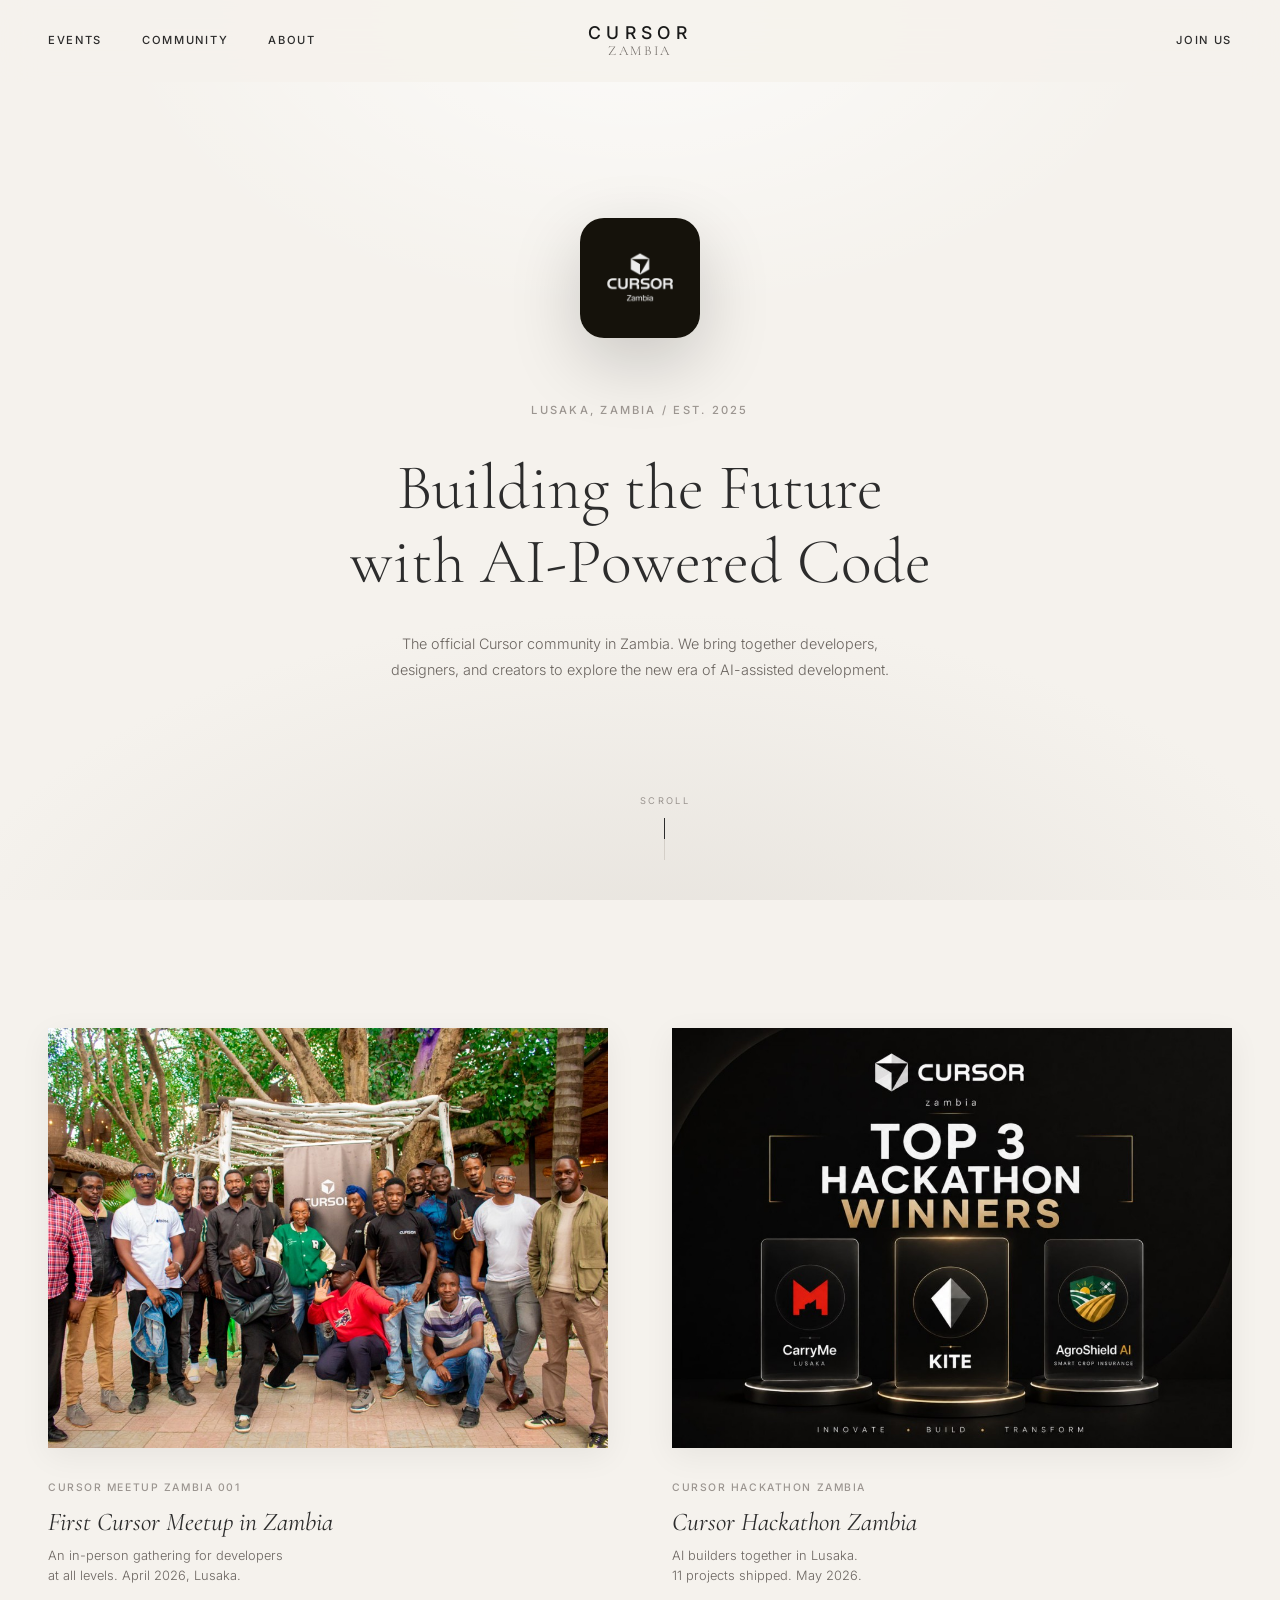
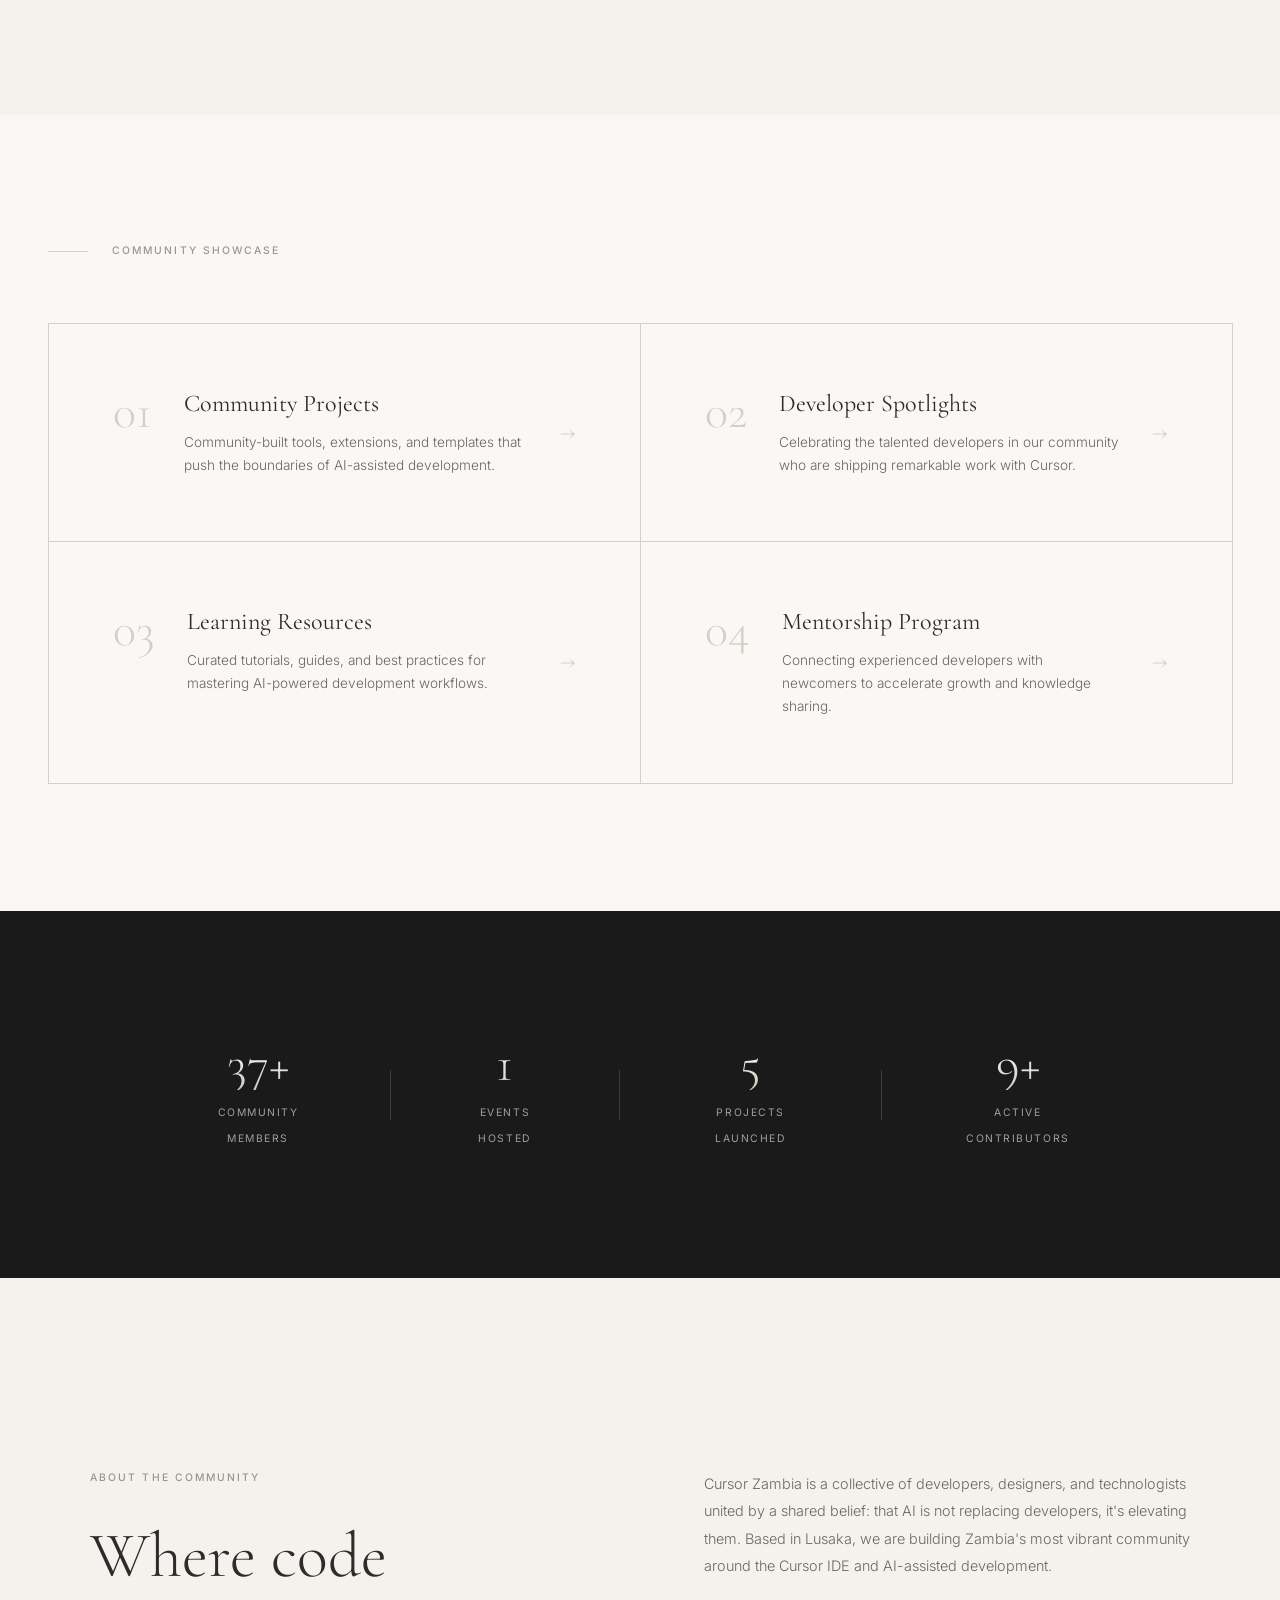
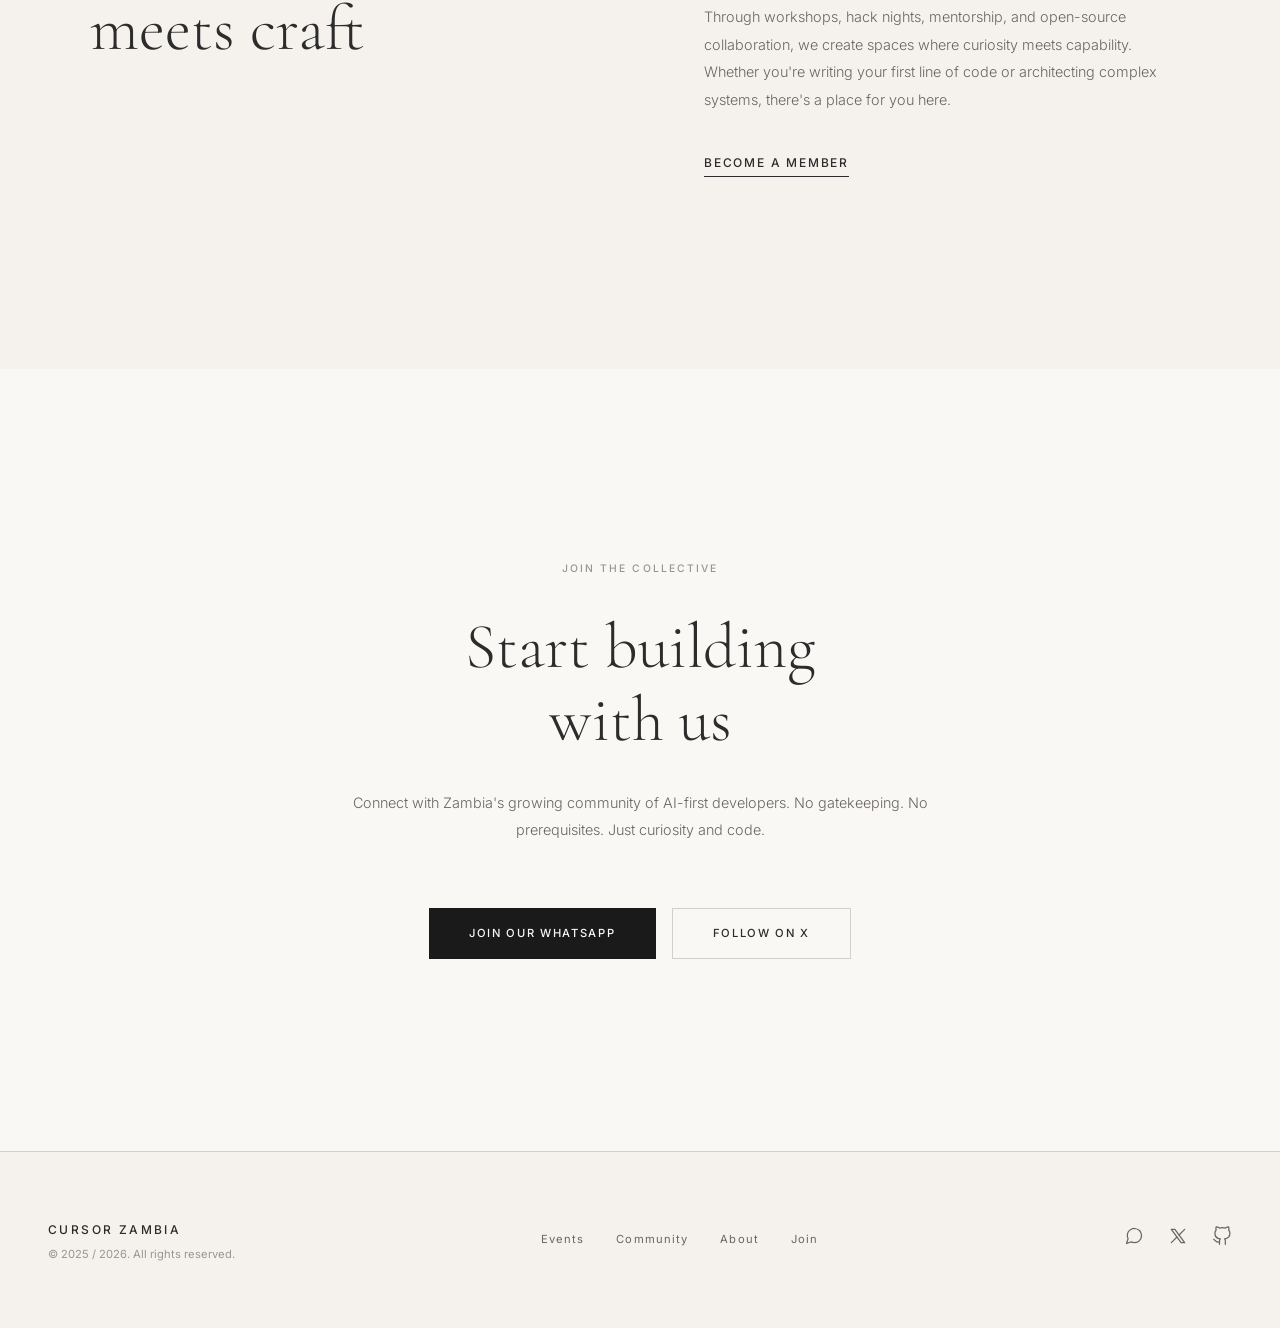
==== commit 3edb915a: "Polish site UI/UX: hackathon gallery, mobile nav, hero refinements, rebuilt developers constellation" ====
--- a/index.html
+++ b/index.html
@@ -43,6 +43,10 @@
         </p>
       </div>
     </div>
+    <a href="#events" class="hero-scroll-cue" aria-label="Scroll to events">
+      <span>Scroll</span>
+      <span class="scroll-track"></span>
+    </a>
   </header>
 
   <!-- Featured Events -->
--- a/styles.css
+++ b/styles.css
@@ -154,10 +154,23 @@
   text-align: center;
   padding: var(--space-xl) var(--space-md);
   position: relative;
+  overflow: hidden;
+}
+
+.hero::before {
+  content: '';
+  position: absolute;
+  inset: 0;
+  background:
+    radial-gradient(ellipse 60% 50% at 50% 0%, rgba(255, 255, 255, 0.7), transparent 70%),
+    radial-gradient(ellipse 80% 60% at 50% 110%, rgba(212, 207, 200, 0.45), transparent 70%);
+  pointer-events: none;
 }
 
 .hero-inner {
-  max-width: 800px;
+  max-width: 820px;
+  position: relative;
+  z-index: 1;
 }
 
 .hero-logo-mark {
@@ -171,8 +184,58 @@
   width: 120px;
   height: 120px;
   margin: 0 auto;
-  border-radius: 20px;
-  box-shadow: 0 20px 60px rgba(0, 0, 0, 0.15);
+  border-radius: 24px;
+  box-shadow: 0 24px 70px rgba(0, 0, 0, 0.18);
+  transition: transform 0.5s cubic-bezier(0.25, 0.46, 0.45, 0.94);
+}
+
+.hero-logo-img:hover {
+  transform: translateY(-6px) scale(1.03);
+}
+
+.hero-scroll-cue {
+  position: absolute;
+  bottom: 2.5rem;
+  left: 50%;
+  transform: translateX(-50%);
+  display: flex;
+  flex-direction: column;
+  align-items: center;
+  gap: 0.6rem;
+  opacity: 0;
+  animation: fadeUp 1s ease 1.4s forwards;
+  z-index: 1;
+}
+
+.hero-scroll-cue span {
+  font-size: 0.58rem;
+  letter-spacing: 0.25em;
+  text-transform: uppercase;
+  color: var(--color-text-muted);
+}
+
+.hero-scroll-cue .scroll-track {
+  width: 1px;
+  height: 42px;
+  background: var(--color-border);
+  position: relative;
+  overflow: hidden;
+}
+
+.hero-scroll-cue .scroll-track::after {
+  content: '';
+  position: absolute;
+  top: 0;
+  left: 0;
+  width: 100%;
+  height: 50%;
+  background: var(--color-text);
+  animation: scrollPulse 2s ease-in-out infinite;
+}
+
+@keyframes scrollPulse {
+  0% { transform: translateY(-100%); }
+  100% { transform: translateY(200%); }
 }
 
 .hero-text {
@@ -960,8 +1023,158 @@
 }
 
 /* =========================================
+   MOBILE NAV (hamburger + drawer)
+   ========================================= */
+
+.nav-toggle {
+  display: none;
+  flex-direction: column;
+  justify-content: center;
+  gap: 5px;
+  width: 30px;
+  height: 30px;
+  background: none;
+  border: none;
+  cursor: pointer;
+  padding: 0;
+  justify-self: end;
+  z-index: 120;
+}
+
+.nav-toggle span {
+  display: block;
+  width: 24px;
+  height: 1.5px;
+  background: var(--color-text);
+  transition: transform 0.35s ease, opacity 0.35s ease;
+}
+
+.nav-toggle.open span:nth-child(1) { transform: translateY(6.5px) rotate(45deg); }
+.nav-toggle.open span:nth-child(2) { opacity: 0; }
+.nav-toggle.open span:nth-child(3) { transform: translateY(-6.5px) rotate(-45deg); }
+
+.mobile-drawer {
+  position: fixed;
+  inset: 0;
+  z-index: 110;
+  background: rgba(245, 242, 237, 0.98);
+  backdrop-filter: blur(24px);
+  -webkit-backdrop-filter: blur(24px);
+  display: flex;
+  flex-direction: column;
+  align-items: center;
+  justify-content: center;
+  gap: 2rem;
+  opacity: 0;
+  pointer-events: none;
+  transition: opacity 0.4s ease;
+}
+
+.mobile-drawer.open {
+  opacity: 1;
+  pointer-events: all;
+}
+
+.mobile-drawer a {
+  font-family: var(--font-serif);
+  font-size: 1.8rem;
+  font-weight: 300;
+  color: var(--color-text);
+  letter-spacing: 0.02em;
+  opacity: 0;
+  transform: translateY(12px);
+  transition: opacity 0.4s ease, transform 0.4s ease, color 0.3s ease;
+}
+
+.mobile-drawer.open a {
+  opacity: 1;
+  transform: translateY(0);
+}
+
+.mobile-drawer a:nth-child(1) { transition-delay: 0.08s; }
+.mobile-drawer a:nth-child(2) { transition-delay: 0.14s; }
+.mobile-drawer a:nth-child(3) { transition-delay: 0.20s; }
+.mobile-drawer a:nth-child(4) { transition-delay: 0.26s; }
+.mobile-drawer a:nth-child(5) { transition-delay: 0.32s; }
+
+.mobile-drawer a:hover { color: var(--color-text-light); }
+
+/* =========================================
+   GLOBAL POLISH
+   ========================================= */
+
+.gallery-card-img {
+  box-shadow: 0 8px 30px rgba(0, 0, 0, 0.06);
+  transition: box-shadow 0.5s ease;
+}
+
+.gallery-card:hover .gallery-card-img {
+  box-shadow: 0 24px 60px rgba(0, 0, 0, 0.16);
+}
+
+.gallery-card-img::after {
+  content: '';
+  position: absolute;
+  inset: 0;
+  background: linear-gradient(to top, rgba(0, 0, 0, 0.12), transparent 45%);
+  opacity: 0;
+  transition: opacity 0.5s ease;
+  pointer-events: none;
+}
+
+.gallery-card:hover .gallery-card-img::after {
+  opacity: 1;
+}
+
+.btn,
+.event-cta,
+.about-cta {
+  position: relative;
+}
+
+.btn-primary:hover,
+.event-cta:hover {
+  transform: translateY(-2px);
+  box-shadow: 0 12px 28px rgba(0, 0, 0, 0.18);
+}
+
+.btn-outline:hover {
+  transform: translateY(-2px);
+}
+
+/* Accessible focus states */
+a:focus-visible,
+button:focus-visible,
+.btn:focus-visible {
+  outline: 2px solid var(--color-text);
+  outline-offset: 3px;
+  border-radius: 2px;
+}
+
+/* Section heading shared helper */
+.stats { position: relative; }
+
+.stat-number {
+  background: linear-gradient(180deg, #ffffff 0%, #cfc9c0 100%);
+  -webkit-background-clip: text;
+  background-clip: text;
+  -webkit-text-fill-color: transparent;
+}
+
+/* =========================================
    ANIMATIONS & UTILITIES
    ========================================= */
+
+@media (prefers-reduced-motion: reduce) {
+  *,
+  *::before,
+  *::after {
+    animation-duration: 0.01ms !important;
+    animation-iteration-count: 1 !important;
+    transition-duration: 0.01ms !important;
+    scroll-behavior: auto !important;
+  }
+}
 
 [data-animate] {
   will-change: opacity, transform;
@@ -985,6 +1198,7 @@
 @media (max-width: 768px) {
   .nav {
     padding: 1rem 1.5rem;
+    grid-template-columns: 1fr auto 1fr;
   }
 
   .nav-left {
@@ -994,6 +1208,17 @@
   .nav-right {
     display: none;
   }
+
+  .nav-toggle {
+    display: flex;
+    position: absolute;
+    right: 1.5rem;
+    top: 50%;
+    transform: translateY(-50%);
+  }
+
+  .nav-toggle.open span:nth-child(1) { transform: translateY(6.5px) rotate(45deg); }
+  .nav-toggle.open span:nth-child(3) { transform: translateY(-6.5px) rotate(-45deg); }
 
   .tab {
     padding: 1rem 1.2rem;
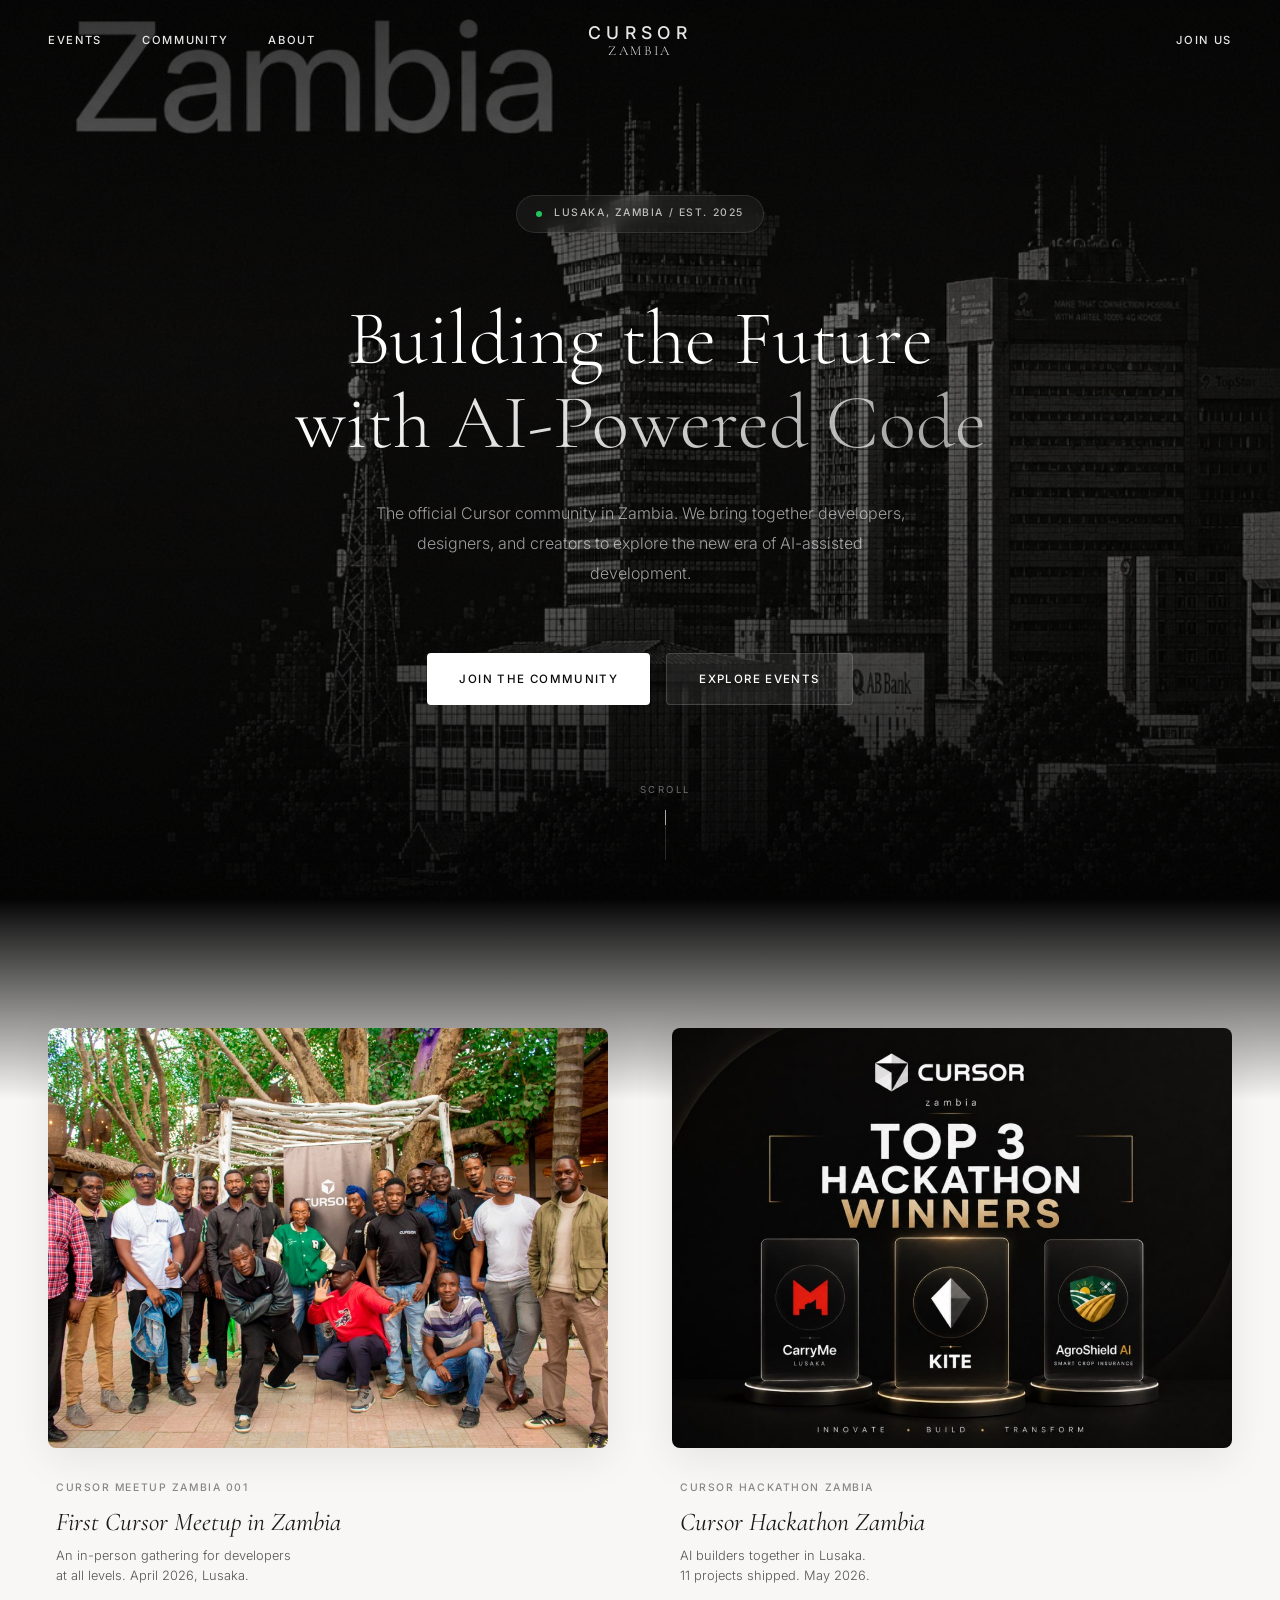
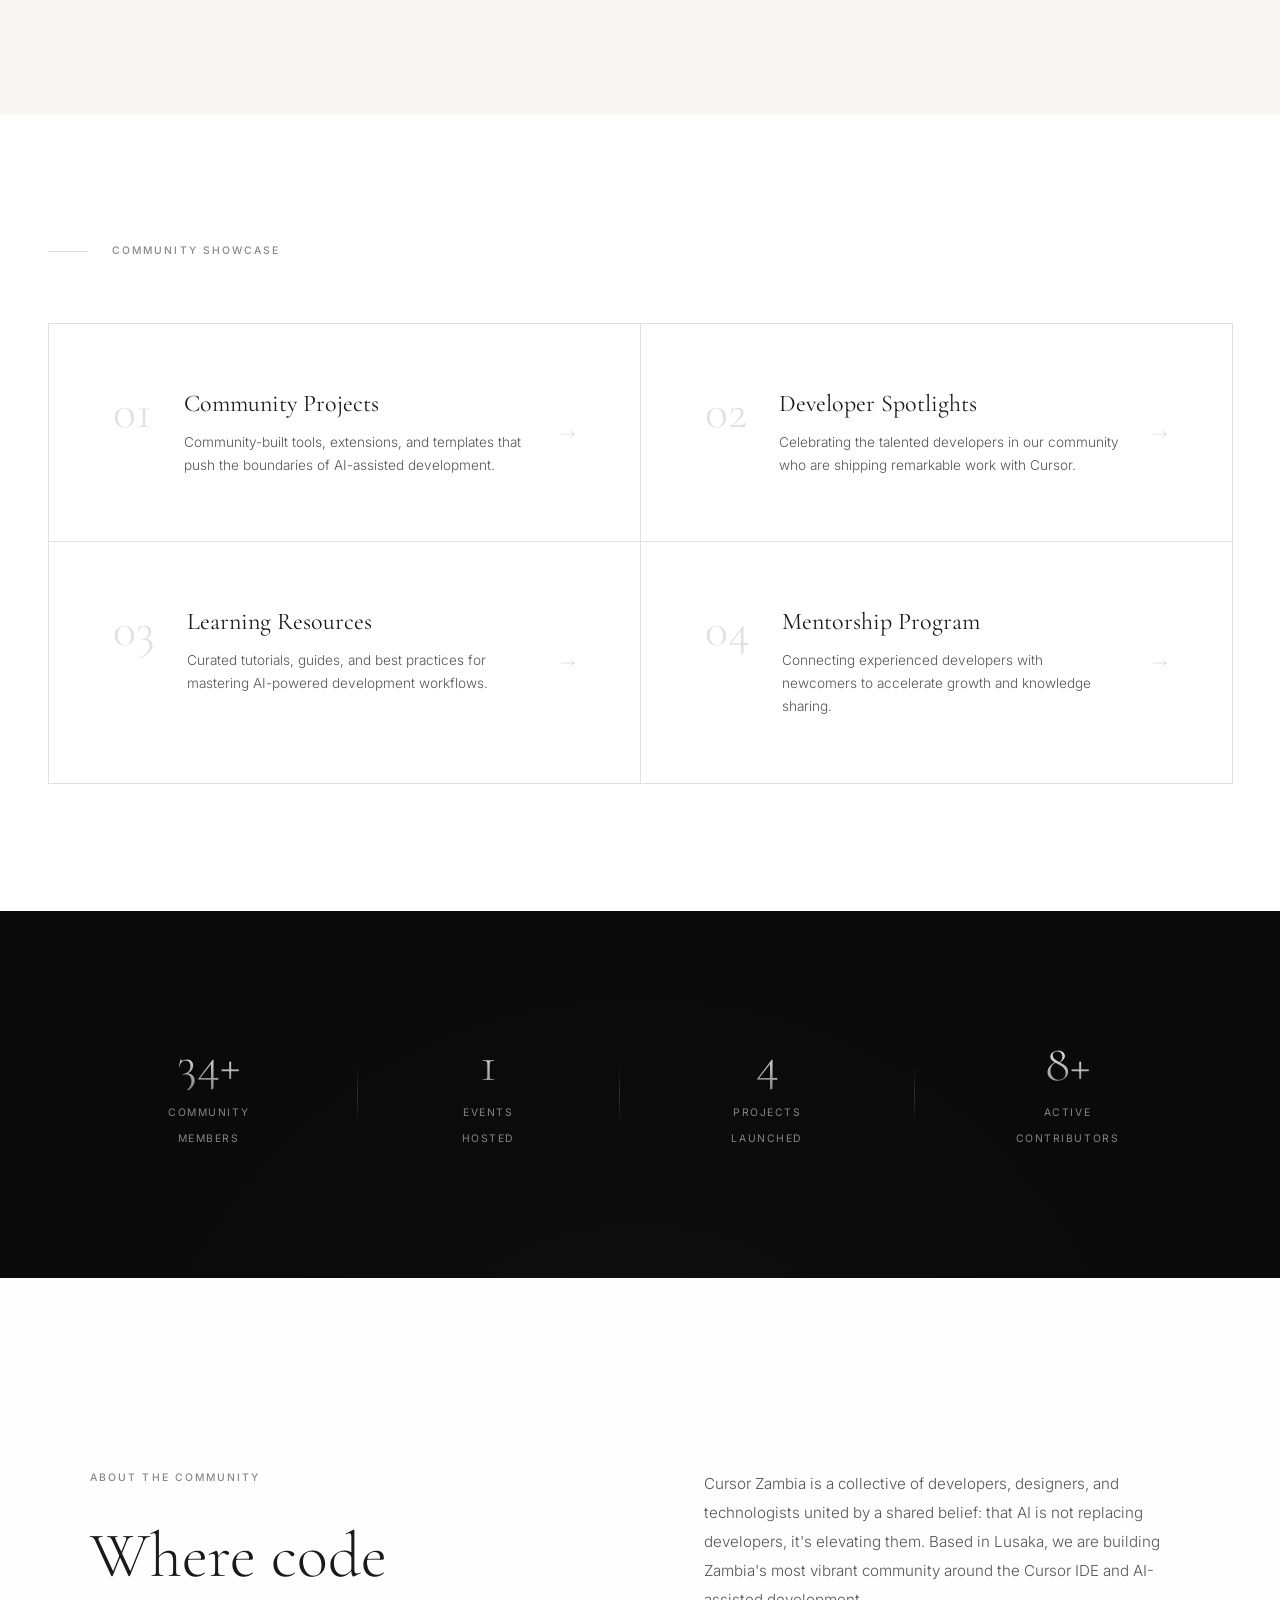
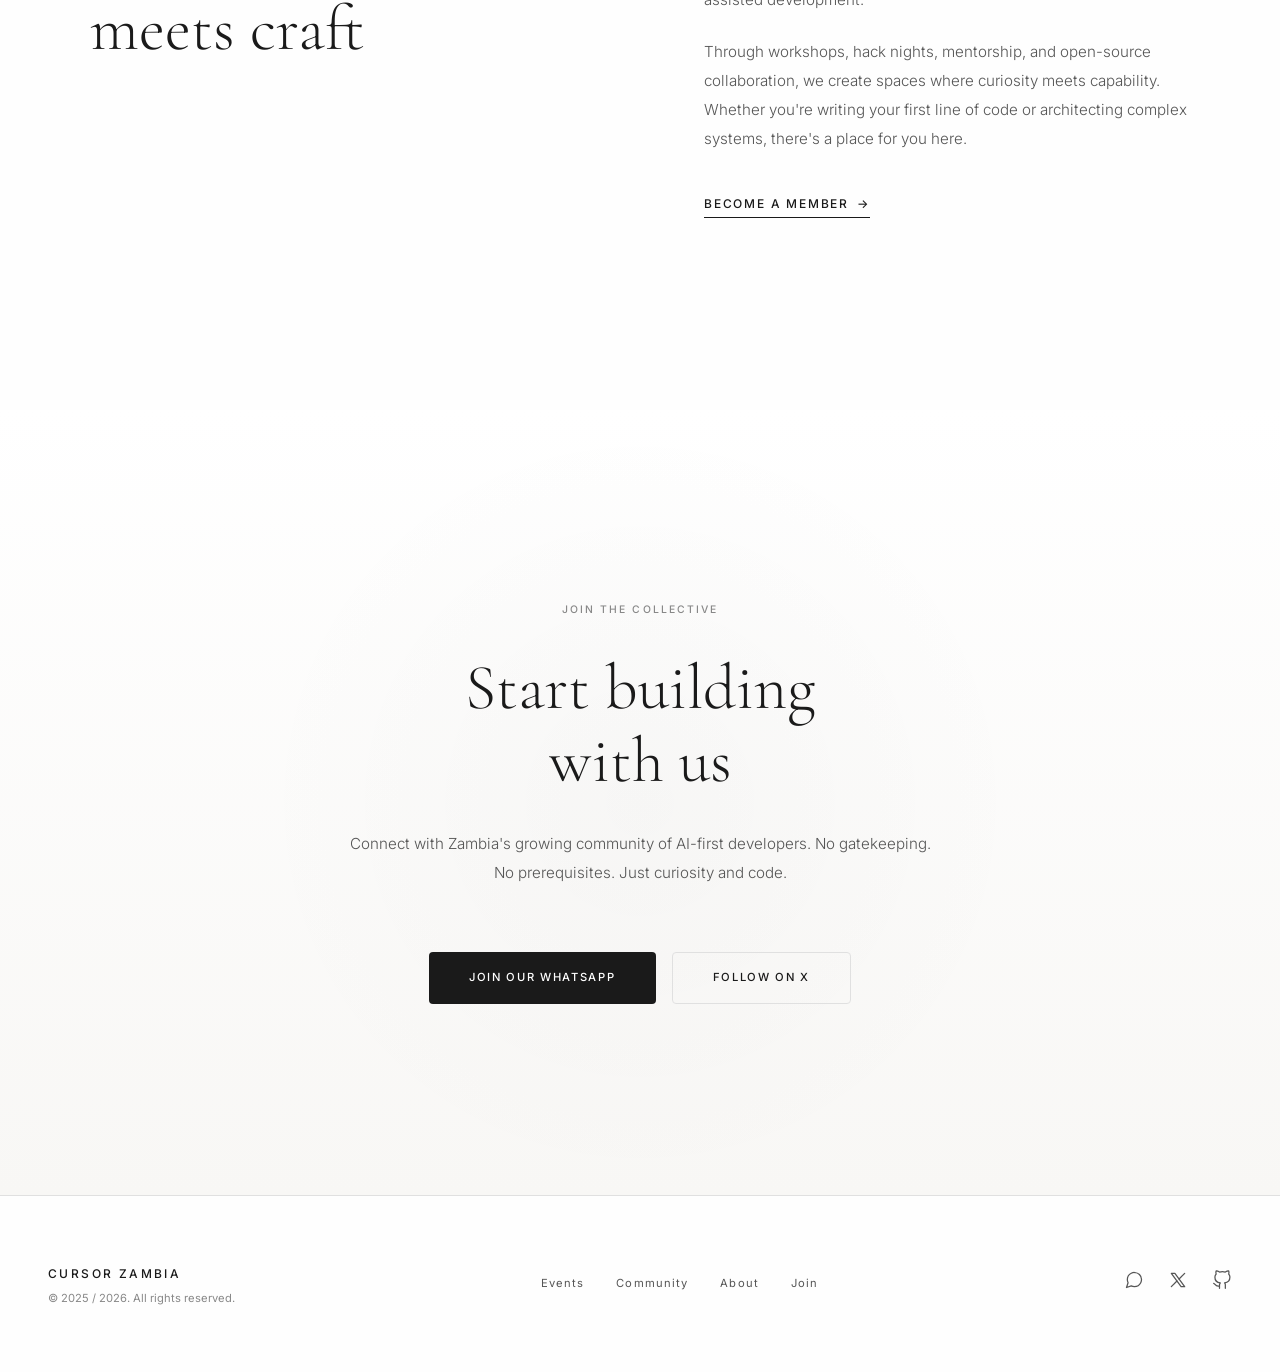
==== commit 6f964bbf: "Redesign landing page with dark hero and premium polish Co-authored-by: Cursor <cursoragent@cursor.c" ====
--- a/index.html
+++ b/index.html
@@ -13,7 +13,7 @@
 <body>
 
   <!-- Navigation -->
-  <nav class="nav" id="nav">
+  <nav class="nav nav--dark" id="nav">
     <div class="nav-left">
       <a href="#events" class="nav-link">EVENTS</a>
       <a href="#community" class="nav-link">COMMUNITY</a>
@@ -30,23 +30,42 @@
 
   <!-- Hero -->
   <header class="hero" id="hero">
+    <div class="hero-background">
+      <img src="assets/hero-lusaka-skyline.png" alt="Lusaka Skyline">
+    </div>
+    <div class="hero-overlay"></div>
+    <div class="hero-grain"></div>
+    
     <div class="hero-inner">
-      <div class="hero-logo-mark">
-        <img src="assets/logo.png" alt="Cursor Zambia" class="hero-logo-img">
-      </div>
-      <div class="hero-text">
-        <p class="hero-room">LUSAKA, ZAMBIA / EST. 2025</p>
-        <h1 class="hero-title">Building the Future<br>with AI-Powered Code</h1>
-        <p class="hero-desc">
-          The official Cursor community in Zambia. We bring together developers,<br>
-          designers, and creators to explore the new era of AI-assisted development.
-        </p>
-      </div>
-    </div>
-    <a href="#events" class="hero-scroll-cue" aria-label="Scroll to events">
-      <span>Scroll</span>
-      <span class="scroll-track"></span>
-    </a>
+      <div class="hero-badge">
+        <span class="hero-badge-dot"></span>
+        <span class="hero-badge-text">Lusaka, Zambia / Est. 2025</span>
+      </div>
+      
+      <h1 class="hero-title">
+        <span>Building the Future</span>
+        <span class="highlight">with AI-Powered Code</span>
+      </h1>
+      
+      <p class="hero-desc">
+        The official Cursor community in Zambia. We bring together developers,
+        designers, and creators to explore the new era of AI-assisted development.
+      </p>
+      
+      <div class="hero-actions">
+        <a href="https://chat.whatsapp.com/I1UkLFpUMJj791DA07cmBk" target="_blank" rel="noopener noreferrer" class="hero-btn hero-btn--primary">
+          Join the Community
+        </a>
+        <a href="#events" class="hero-btn hero-btn--secondary">
+          Explore Events
+        </a>
+      </div>
+    </div>
+    
+    <div class="hero-scroll">
+      <span class="hero-scroll-text">Scroll</span>
+      <span class="hero-scroll-line"></span>
+    </div>
   </header>
 
   <!-- Featured Events -->
@@ -115,7 +134,7 @@
 
   <!-- Community Showcase -->
   <section class="showcase" id="community">
-    <div class="section-label">
+    <div class="section-label" data-animate>
       <span class="label-line"></span>
       <span class="label-text">COMMUNITY SHOWCASE</span>
     </div>
--- a/styles.css
+++ b/styles.css
@@ -1,5 +1,5 @@
 /* =========================================
-   CURSOR ZAMBIA  Gallery-Inspired Styles
+   CURSOR ZAMBIA  Premium Gallery Design
    ========================================= */
 
 *,
@@ -11,15 +11,18 @@
 }
 
 :root {
-  --color-bg: #f5f2ed;
-  --color-bg-warm: #ece8e1;
-  --color-bg-dark: #1a1a1a;
-  --color-text: #2c2c2c;
-  --color-text-light: #6b6560;
-  --color-text-muted: #9b9590;
+  --color-bg: #fefefe;
+  --color-bg-warm: #f8f7f5;
+  --color-bg-dark: #0a0a0a;
+  --color-bg-darker: #050505;
+  --color-text: #1a1a1a;
+  --color-text-light: #555555;
+  --color-text-muted: #888888;
   --color-accent: #1a1a1a;
-  --color-border: #d4cfc8;
-  --color-white: #faf8f5;
+  --color-accent-glow: rgba(255, 255, 255, 0.1);
+  --color-border: #e0e0e0;
+  --color-border-light: rgba(255, 255, 255, 0.08);
+  --color-white: #ffffff;
 
   --font-serif: 'Cormorant Garamond', 'Georgia', serif;
   --font-sans: 'Inter', -apple-system, sans-serif;
@@ -30,6 +33,10 @@
   --space-lg: 4rem;
   --space-xl: 8rem;
   --space-2xl: 12rem;
+
+  --ease-out-expo: cubic-bezier(0.16, 1, 0.3, 1);
+  --ease-out-quart: cubic-bezier(0.25, 1, 0.5, 1);
+  --ease-in-out-quart: cubic-bezier(0.76, 0, 0.24, 1);
 }
 
 html {
@@ -71,15 +78,40 @@
   grid-template-columns: 1fr auto 1fr;
   align-items: center;
   padding: 1.5rem 3rem;
-  background: rgba(245, 242, 237, 0.9);
+  background: transparent;
+  transition: all 0.5s var(--ease-out-expo);
+}
+
+.nav--dark {
+  background: transparent;
+}
+
+.nav--dark .nav-link,
+.nav--dark .logo-text,
+.nav--dark .logo-sub {
+  color: rgba(255, 255, 255, 0.9);
+}
+
+.nav--dark .nav-link::after {
+  background: rgba(255, 255, 255, 0.9);
+}
+
+.nav.scrolled {
+  background: rgba(255, 255, 255, 0.95);
   backdrop-filter: blur(20px);
   -webkit-backdrop-filter: blur(20px);
-  border-bottom: 1px solid transparent;
-  transition: border-color 0.4s ease, background 0.4s ease;
-}
-
-.nav.scrolled {
-  border-bottom-color: var(--color-border);
+  border-bottom: 1px solid var(--color-border);
+  padding: 1rem 3rem;
+}
+
+.nav.scrolled .nav-link,
+.nav.scrolled .logo-text,
+.nav.scrolled .logo-sub {
+  color: var(--color-text);
+}
+
+.nav.scrolled .nav-link::after {
+  background: var(--color-text);
 }
 
 .nav-left,
@@ -98,7 +130,7 @@
   font-weight: 500;
   letter-spacing: 0.15em;
   color: var(--color-text);
-  transition: color 0.3s ease;
+  transition: all 0.4s var(--ease-out-expo);
   position: relative;
 }
 
@@ -110,7 +142,7 @@
   width: 0;
   height: 1px;
   background: var(--color-text);
-  transition: width 0.3s ease;
+  transition: width 0.4s var(--ease-out-expo);
 }
 
 .nav-link:hover::after {
@@ -131,6 +163,7 @@
   font-weight: 500;
   letter-spacing: 0.3em;
   color: var(--color-accent);
+  transition: color 0.4s var(--ease-out-expo);
 }
 
 .logo-sub {
@@ -140,60 +173,210 @@
   letter-spacing: 0.2em;
   color: var(--color-text-light);
   margin-top: 2px;
+  transition: color 0.4s var(--ease-out-expo);
 }
 
 /* =========================================
-   HERO
+   HERO - Premium Dark Design
    ========================================= */
 
 .hero {
+  position: relative;
   min-height: 100vh;
   display: flex;
   align-items: center;
   justify-content: center;
   text-align: center;
-  padding: var(--space-xl) var(--space-md);
-  position: relative;
   overflow: hidden;
-}
-
-.hero::before {
+  background: var(--color-bg-darker);
+}
+
+.hero-background {
+  position: absolute;
+  inset: 0;
+  z-index: 0;
+}
+
+.hero-background img {
+  width: 100%;
+  height: 100%;
+  object-fit: cover;
+  object-position: center bottom;
+  opacity: 0;
+  transform: scale(1.1);
+  animation: heroImageReveal 2s var(--ease-out-expo) 0.2s forwards;
+}
+
+@keyframes heroImageReveal {
+  to {
+    opacity: 0.7;
+    transform: scale(1);
+  }
+}
+
+.hero-overlay {
+  position: absolute;
+  inset: 0;
+  background: 
+    linear-gradient(180deg, 
+      rgba(0, 0, 0, 0.7) 0%, 
+      rgba(0, 0, 0, 0.3) 40%,
+      rgba(0, 0, 0, 0.5) 70%,
+      rgba(0, 0, 0, 0.85) 100%
+    );
+  z-index: 1;
+}
+
+.hero-grain {
+  position: absolute;
+  inset: 0;
+  background-image: url("data:image/svg+xml,%3Csvg viewBox='0 0 400 400' xmlns='http://www.w3.org/2000/svg'%3E%3Cfilter id='noiseFilter'%3E%3CfeTurbulence type='fractalNoise' baseFrequency='0.8' numOctaves='4' stitchTiles='stitch'/%3E%3C/filter%3E%3Crect width='100%25' height='100%25' filter='url(%23noiseFilter)'/%3E%3C/svg%3E");
+  opacity: 0.03;
+  z-index: 2;
+  pointer-events: none;
+}
+
+.hero-inner {
+  position: relative;
+  z-index: 3;
+  max-width: 900px;
+  padding: 0 var(--space-md);
+}
+
+.hero-badge {
+  display: inline-flex;
+  align-items: center;
+  gap: 0.75rem;
+  padding: 0.6rem 1.2rem;
+  background: rgba(255, 255, 255, 0.05);
+  border: 1px solid rgba(255, 255, 255, 0.1);
+  border-radius: 100px;
+  margin-bottom: var(--space-lg);
+  opacity: 0;
+  transform: translateY(20px);
+  animation: fadeUp 0.8s var(--ease-out-expo) 0.4s forwards;
+  backdrop-filter: blur(10px);
+  -webkit-backdrop-filter: blur(10px);
+}
+
+.hero-badge-dot {
+  width: 6px;
+  height: 6px;
+  background: #22c55e;
+  border-radius: 50%;
+  animation: pulse 2s ease-in-out infinite;
+}
+
+@keyframes pulse {
+  0%, 100% { opacity: 1; transform: scale(1); }
+  50% { opacity: 0.5; transform: scale(1.2); }
+}
+
+.hero-badge-text {
+  font-size: 0.65rem;
+  font-weight: 500;
+  letter-spacing: 0.15em;
+  color: rgba(255, 255, 255, 0.7);
+  text-transform: uppercase;
+}
+
+.hero-title {
+  font-family: var(--font-serif);
+  font-size: clamp(2.8rem, 6vw, 5.5rem);
+  font-weight: 300;
+  line-height: 1.1;
+  color: var(--color-white);
+  margin-bottom: var(--space-md);
+  opacity: 0;
+  transform: translateY(40px);
+  animation: fadeUp 1s var(--ease-out-expo) 0.6s forwards;
+}
+
+.hero-title span {
+  display: block;
+}
+
+.hero-title .highlight {
+  background: linear-gradient(90deg, #ffffff 0%, rgba(255, 255, 255, 0.6) 100%);
+  -webkit-background-clip: text;
+  background-clip: text;
+  -webkit-text-fill-color: transparent;
+}
+
+.hero-desc {
+  font-family: var(--font-sans);
+  font-size: 1rem;
+  font-weight: 300;
+  line-height: 1.9;
+  color: rgba(255, 255, 255, 0.6);
+  max-width: 540px;
+  margin: 0 auto var(--space-lg);
+  opacity: 0;
+  transform: translateY(30px);
+  animation: fadeUp 1s var(--ease-out-expo) 0.8s forwards;
+}
+
+.hero-actions {
+  display: flex;
+  gap: 1rem;
+  justify-content: center;
+  flex-wrap: wrap;
+  opacity: 0;
+  transform: translateY(30px);
+  animation: fadeUp 1s var(--ease-out-expo) 1s forwards;
+}
+
+.hero-btn {
+  display: inline-flex;
+  align-items: center;
+  gap: 0.5rem;
+  padding: 1rem 2rem;
+  font-size: 0.72rem;
+  font-weight: 500;
+  letter-spacing: 0.12em;
+  text-transform: uppercase;
+  border-radius: 4px;
+  transition: all 0.4s var(--ease-out-expo);
+  position: relative;
+  overflow: hidden;
+}
+
+.hero-btn::before {
   content: '';
   position: absolute;
   inset: 0;
-  background:
-    radial-gradient(ellipse 60% 50% at 50% 0%, rgba(255, 255, 255, 0.7), transparent 70%),
-    radial-gradient(ellipse 80% 60% at 50% 110%, rgba(212, 207, 200, 0.45), transparent 70%);
-  pointer-events: none;
-}
-
-.hero-inner {
-  max-width: 820px;
-  position: relative;
-  z-index: 1;
-}
-
-.hero-logo-mark {
-  margin-bottom: var(--space-lg);
-  opacity: 0;
-  transform: translateY(30px);
-  animation: fadeUp 1s ease 0.3s forwards;
-}
-
-.hero-logo-img {
-  width: 120px;
-  height: 120px;
-  margin: 0 auto;
-  border-radius: 24px;
-  box-shadow: 0 24px 70px rgba(0, 0, 0, 0.18);
-  transition: transform 0.5s cubic-bezier(0.25, 0.46, 0.45, 0.94);
-}
-
-.hero-logo-img:hover {
-  transform: translateY(-6px) scale(1.03);
-}
-
-.hero-scroll-cue {
+  background: linear-gradient(180deg, rgba(255,255,255,0.1) 0%, transparent 100%);
+  opacity: 0;
+  transition: opacity 0.4s var(--ease-out-expo);
+}
+
+.hero-btn:hover::before {
+  opacity: 1;
+}
+
+.hero-btn--primary {
+  background: var(--color-white);
+  color: var(--color-bg-dark);
+}
+
+.hero-btn--primary:hover {
+  transform: translateY(-2px);
+  box-shadow: 0 20px 40px rgba(0, 0, 0, 0.3);
+}
+
+.hero-btn--secondary {
+  background: rgba(255, 255, 255, 0.08);
+  color: var(--color-white);
+  border: 1px solid rgba(255, 255, 255, 0.15);
+}
+
+.hero-btn--secondary:hover {
+  background: rgba(255, 255, 255, 0.12);
+  border-color: rgba(255, 255, 255, 0.25);
+  transform: translateY(-2px);
+}
+
+.hero-scroll {
   position: absolute;
   bottom: 2.5rem;
   left: 50%;
@@ -201,73 +384,41 @@
   display: flex;
   flex-direction: column;
   align-items: center;
-  gap: 0.6rem;
-  opacity: 0;
-  animation: fadeUp 1s ease 1.4s forwards;
-  z-index: 1;
-}
-
-.hero-scroll-cue span {
-  font-size: 0.58rem;
+  gap: 0.8rem;
+  z-index: 3;
+  opacity: 0;
+  animation: fadeUp 1s var(--ease-out-expo) 1.4s forwards;
+}
+
+.hero-scroll-text {
+  font-size: 0.6rem;
   letter-spacing: 0.25em;
   text-transform: uppercase;
-  color: var(--color-text-muted);
-}
-
-.hero-scroll-cue .scroll-track {
+  color: rgba(255, 255, 255, 0.4);
+}
+
+.hero-scroll-line {
   width: 1px;
-  height: 42px;
-  background: var(--color-border);
+  height: 50px;
+  background: rgba(255, 255, 255, 0.15);
   position: relative;
   overflow: hidden;
 }
 
-.hero-scroll-cue .scroll-track::after {
+.hero-scroll-line::after {
   content: '';
   position: absolute;
   top: 0;
   left: 0;
   width: 100%;
-  height: 50%;
-  background: var(--color-text);
-  animation: scrollPulse 2s ease-in-out infinite;
-}
-
-@keyframes scrollPulse {
+  height: 30%;
+  background: rgba(255, 255, 255, 0.6);
+  animation: scrollLine 2s var(--ease-out-quart) infinite;
+}
+
+@keyframes scrollLine {
   0% { transform: translateY(-100%); }
-  100% { transform: translateY(200%); }
-}
-
-.hero-text {
-  opacity: 0;
-  transform: translateY(30px);
-  animation: fadeUp 1s ease 0.6s forwards;
-}
-
-.hero-room {
-  font-family: var(--font-sans);
-  font-size: 0.7rem;
-  font-weight: 500;
-  letter-spacing: 0.2em;
-  color: var(--color-text-muted);
-  margin-bottom: var(--space-md);
-}
-
-.hero-title {
-  font-family: var(--font-serif);
-  font-size: clamp(2.5rem, 5vw, 4.5rem);
-  font-weight: 300;
-  line-height: 1.15;
-  color: var(--color-text);
-  margin-bottom: var(--space-md);
-}
-
-.hero-desc {
-  font-family: var(--font-sans);
-  font-size: 0.9rem;
-  font-weight: 300;
-  line-height: 1.8;
-  color: var(--color-text-light);
+  100% { transform: translateY(400%); }
 }
 
 @keyframes fadeUp {
@@ -278,67 +429,6 @@
 }
 
 /* =========================================
-   TABS
-   ========================================= */
-
-.tabs {
-  position: sticky;
-  top: 60px;
-  z-index: 90;
-  background: rgba(245, 242, 237, 0.95);
-  backdrop-filter: blur(20px);
-  -webkit-backdrop-filter: blur(20px);
-  border-bottom: 1px solid var(--color-border);
-}
-
-.tabs-inner {
-  display: flex;
-  justify-content: center;
-  gap: 0;
-  max-width: 600px;
-  margin: 0 auto;
-}
-
-.tab {
-  font-family: var(--font-sans);
-  font-size: 0.7rem;
-  font-weight: 500;
-  letter-spacing: 0.15em;
-  text-transform: uppercase;
-  color: var(--color-text-muted);
-  background: none;
-  border: none;
-  padding: 1.2rem 2rem;
-  cursor: pointer;
-  position: relative;
-  transition: color 0.3s ease;
-}
-
-.tab::after {
-  content: '';
-  position: absolute;
-  bottom: 0;
-  left: 50%;
-  transform: translateX(-50%);
-  width: 0;
-  height: 2px;
-  background: var(--color-accent);
-  transition: width 0.3s ease;
-}
-
-.tab:hover {
-  color: var(--color-text);
-}
-
-.tab.active {
-  color: var(--color-text);
-}
-
-.tab.active::after {
-  width: 30px;
-}
-
-/* =========================================
    SECTION LABEL
    ========================================= */
 
@@ -348,12 +438,27 @@
   gap: 1.5rem;
   padding: 0 3rem;
   margin-bottom: var(--space-lg);
+  opacity: 0;
+  transform: translateY(20px);
+  transition: all 0.8s var(--ease-out-expo);
+}
+
+.section-label.visible {
+  opacity: 1;
+  transform: translateY(0);
 }
 
 .label-line {
   width: 40px;
   height: 1px;
   background: var(--color-border);
+  transform: scaleX(0);
+  transform-origin: left;
+  transition: transform 0.8s var(--ease-out-expo) 0.2s;
+}
+
+.section-label.visible .label-line {
+  transform: scaleX(1);
 }
 
 .label-text {
@@ -370,6 +475,19 @@
 
 .gallery {
   padding: var(--space-xl) 0;
+  background: var(--color-bg-warm);
+  position: relative;
+}
+
+.gallery::before {
+  content: '';
+  position: absolute;
+  top: 0;
+  left: 0;
+  right: 0;
+  height: 200px;
+  background: linear-gradient(180deg, var(--color-bg-darker) 0%, transparent 100%);
+  pointer-events: none;
 }
 
 .gallery-grid {
@@ -378,12 +496,14 @@
   gap: var(--space-lg);
   padding: 0 3rem;
   align-items: start;
+  position: relative;
+  z-index: 1;
 }
 
 .gallery-card {
   opacity: 0;
-  transform: translateY(40px);
-  transition: opacity 0.8s ease, transform 0.8s ease;
+  transform: translateY(60px);
+  transition: all 0.9s var(--ease-out-expo);
 }
 
 .gallery-card.visible {
@@ -393,71 +513,87 @@
 
 .gallery-card--small {
   margin-top: 0;
-  transition-delay: 0.2s;
+  transition-delay: 0.15s;
 }
 
 .gallery-card-img {
   overflow: hidden;
   margin-bottom: var(--space-md);
   position: relative;
+  border-radius: 8px;
+  box-shadow: 0 10px 40px rgba(0, 0, 0, 0.08);
+  transition: all 0.6s var(--ease-out-expo);
+}
+
+.gallery-card:hover .gallery-card-img {
+  box-shadow: 0 30px 80px rgba(0, 0, 0, 0.18);
+  transform: translateY(-8px);
 }
 
 .card-image {
   width: 100%;
   aspect-ratio: 4/3;
   object-fit: cover;
-  transition: transform 0.6s ease;
+  transition: transform 0.8s var(--ease-out-expo);
 }
 
 .gallery-card:hover .card-image {
-  transform: scale(1.03);
-}
-
-.card-image--logo {
-  background: #111;
-  object-fit: contain;
-  padding: 2.5rem;
-}
-
-.card-placeholder {
-  aspect-ratio: 4/3;
-  background: linear-gradient(145deg, #d4cfc8 0%, #b8b0a5 50%, #a09888 100%);
-  display: flex;
-  align-items: center;
-  justify-content: center;
-  color: rgba(255, 255, 255, 0.5);
-  transition: transform 0.6s ease;
-}
-
-.gallery-card:hover .card-placeholder {
-  transform: scale(1.03);
-}
-
-.card-placeholder svg {
-  width: 80px;
-  height: 80px;
-}
-
-.card-placeholder--alt {
-  aspect-ratio: 4/3;
-  width: 100%;
-  background: linear-gradient(145deg, #1e1e1e 0%, #111 100%);
-  display: flex;
-  align-items: center;
-  justify-content: center;
-  transition: transform 0.6s ease;
-}
-
-.gallery-card:hover .card-placeholder--alt {
-  transform: scale(1.03);
-}
-
-.card-placeholder--alt img {
-  width: 130px;
-  height: 130px;
-  object-fit: contain;
-  opacity: 0.85;
-  border-radius: 18px;
+  transform: scale(1.05);
+}
+
+.gallery-card-img::after {
+  content: '';
+  position: absolute;
+  inset: 0;
+  background: linear-gradient(to top, rgba(0, 0, 0, 0.4) 0%, transparent 50%);
+  opacity: 0;
+  transition: opacity 0.5s var(--ease-out-expo);
+  pointer-events: none;
+  border-radius: 8px;
+}
+
+.gallery-card:hover .gallery-card-img::after {
+  opacity: 1;
+}
+
+.gallery-card-info {
+  padding: 0 0.5rem;
+}
+
+.card-room {
+  font-family: var(--font-sans);
+  font-size: 0.65rem;
+  font-weight: 500;
+  letter-spacing: 0.15em;
+  color: var(--color-text-muted);
+  margin-bottom: 0.5rem;
+  transition: color 0.4s var(--ease-out-expo);
+}
+
+.gallery-card:hover .card-room {
+  color: var(--color-text);
+}
+
+.card-title {
+  font-family: var(--font-serif);
+  font-size: 1.6rem;
+  font-weight: 400;
+  font-style: italic;
+  line-height: 1.3;
+  margin-bottom: 0.5rem;
+  transition: transform 0.4s var(--ease-out-expo);
+}
+
+.gallery-card:hover .card-title {
+  transform: translateX(4px);
+}
+
+.card-meta {
+  font-family: var(--font-sans);
+  font-size: 0.8rem;
+  font-weight: 300;
+  color: var(--color-text-light);
+  line-height: 1.6;
 }
 
 .gallery-card {
@@ -474,7 +610,7 @@
   justify-content: center;
   opacity: 0;
   pointer-events: none;
-  transition: opacity 0.4s ease;
+  transition: opacity 0.5s var(--ease-out-expo);
 }
 
 .event-overlay.active {
@@ -485,9 +621,9 @@
 .event-backdrop {
   position: absolute;
   inset: 0;
-  background: rgba(26, 26, 26, 0.65);
-  backdrop-filter: blur(12px);
-  -webkit-backdrop-filter: blur(12px);
+  background: rgba(10, 10, 10, 0.8);
+  backdrop-filter: blur(16px);
+  -webkit-backdrop-filter: blur(16px);
 }
 
 .event-card {
@@ -498,8 +634,10 @@
   display: grid;
   grid-template-columns: 1fr 1fr;
   overflow: hidden;
-  transform: translateY(30px) scale(0.97);
-  transition: transform 0.4s cubic-bezier(0.25, 0.46, 0.45, 0.94);
+  border-radius: 12px;
+  transform: translateY(40px) scale(0.95);
+  transition: transform 0.5s var(--ease-out-expo);
+  box-shadow: 0 50px 100px rgba(0, 0, 0, 0.3);
 }
 
 .event-overlay.active .event-card {
@@ -550,19 +688,21 @@
   border: none;
   color: white;
   font-size: 1.1rem;
-  width: 32px;
-  height: 32px;
+  width: 36px;
+  height: 36px;
   display: flex;
   align-items: center;
   justify-content: center;
   cursor: pointer;
   border-radius: 50%;
-  transition: background 0.3s ease;
+  transition: all 0.3s var(--ease-out-expo);
   z-index: 2;
+  backdrop-filter: blur(10px);
 }
 
 .event-card-close:hover {
   background: rgba(255,255,255,0.3);
+  transform: rotate(90deg);
 }
 
 .event-label {
@@ -613,7 +753,7 @@
 
 .event-cta {
   display: inline-flex;
-  padding: 0.85rem 1.8rem;
+  padding: 0.9rem 2rem;
   background: var(--color-accent);
   color: var(--color-white);
   font-size: 0.65rem;
@@ -621,51 +761,15 @@
   letter-spacing: 0.15em;
   text-transform: uppercase;
   text-decoration: none;
-  transition: background 0.3s ease;
+  border-radius: 4px;
+  transition: all 0.4s var(--ease-out-expo);
   align-self: flex-start;
 }
 
-.event-cta:hover { background: #333; }
-
-@media (max-width: 600px) {
-  .event-card {
-    grid-template-columns: 1fr;
-  }
-  .event-card-logo {
-    min-height: 180px;
-  }
-  .event-card-img {
-    min-height: 180px;
-  }
-  .event-card-body {
-    padding: 1.5rem;
-  }
-}
-
-.card-room {
-  font-family: var(--font-sans);
-  font-size: 0.65rem;
-  font-weight: 500;
-  letter-spacing: 0.15em;
-  color: var(--color-text-muted);
-  margin-bottom: 0.5rem;
-}
-
-.card-title {
-  font-family: var(--font-serif);
-  font-size: 1.6rem;
-  font-weight: 400;
-  font-style: italic;
-  line-height: 1.3;
-  margin-bottom: 0.5rem;
-}
-
-.card-meta {
-  font-family: var(--font-sans);
-  font-size: 0.8rem;
-  font-weight: 300;
-  color: var(--color-text-light);
-  line-height: 1.6;
+.event-cta:hover { 
+  background: #333;
+  transform: translateY(-2px);
+  box-shadow: 0 10px 25px rgba(0, 0, 0, 0.15);
 }
 
 /* =========================================
@@ -675,6 +779,7 @@
 .showcase {
   padding: var(--space-xl) 0;
   background: var(--color-white);
+  position: relative;
 }
 
 .showcase-grid {
@@ -691,8 +796,23 @@
   border: 1px solid var(--color-border);
   margin: -0.5px;
   opacity: 0;
-  transform: translateY(30px);
-  transition: opacity 0.8s ease, transform 0.8s ease, background 0.4s ease;
+  transform: translateY(40px);
+  transition: all 0.8s var(--ease-out-expo);
+  position: relative;
+  overflow: hidden;
+}
+
+.showcase-item::before {
+  content: '';
+  position: absolute;
+  inset: 0;
+  background: linear-gradient(135deg, transparent 0%, rgba(0,0,0,0.02) 100%);
+  opacity: 0;
+  transition: opacity 0.5s var(--ease-out-expo);
+}
+
+.showcase-item:hover::before {
+  opacity: 1;
 }
 
 .showcase-item.visible {
@@ -700,8 +820,13 @@
   transform: translateY(0);
 }
 
+.showcase-item:nth-child(1) { transition-delay: 0s; }
+.showcase-item:nth-child(2) { transition-delay: 0.1s; }
+.showcase-item:nth-child(3) { transition-delay: 0.2s; }
+.showcase-item:nth-child(4) { transition-delay: 0.3s; }
+
 .showcase-item:hover {
-  background: var(--color-bg);
+  background: var(--color-bg-warm);
 }
 
 .showcase-number {
@@ -711,6 +836,16 @@
   color: var(--color-border);
   line-height: 1;
   flex-shrink: 0;
+  transition: all 0.5s var(--ease-out-expo);
+}
+
+.showcase-item:hover .showcase-number {
+  color: var(--color-text-muted);
+  transform: translateY(-4px);
+}
+
+.showcase-content {
+  flex: 1;
 }
 
 .showcase-title {
@@ -719,6 +854,11 @@
   font-weight: 400;
   margin-bottom: 0.75rem;
   line-height: 1.3;
+  transition: transform 0.4s var(--ease-out-expo);
+}
+
+.showcase-item:hover .showcase-title {
+  transform: translateX(4px);
 }
 
 .showcase-desc {
@@ -740,12 +880,12 @@
   align-self: center;
   margin-left: auto;
   flex-shrink: 0;
-  transition: color 0.3s ease, transform 0.3s ease;
+  transition: all 0.4s var(--ease-out-expo);
 }
 
 .showcase-item:hover .showcase-arrow {
   color: var(--color-text);
-  transform: translateX(5px);
+  transform: translateX(8px);
 }
 
 /* =========================================
@@ -756,22 +896,38 @@
   padding: var(--space-xl) 3rem;
   background: var(--color-bg-dark);
   color: var(--color-white);
+  position: relative;
+  overflow: hidden;
+}
+
+.stats::before {
+  content: '';
+  position: absolute;
+  top: 0;
+  left: 50%;
+  transform: translateX(-50%);
+  width: 1200px;
+  height: 1200px;
+  background: radial-gradient(circle, rgba(255,255,255,0.02) 0%, transparent 70%);
+  pointer-events: none;
 }
 
 .stats-inner {
   display: flex;
   align-items: center;
   justify-content: center;
-  gap: 4rem;
-  max-width: 900px;
+  gap: 5rem;
+  max-width: 1000px;
   margin: 0 auto;
+  position: relative;
+  z-index: 1;
 }
 
 .stat {
   text-align: center;
   opacity: 0;
-  transform: translateY(20px);
-  transition: opacity 0.8s ease, transform 0.8s ease;
+  transform: translateY(30px);
+  transition: all 0.8s var(--ease-out-expo);
 }
 
 .stat.visible {
@@ -779,26 +935,35 @@
   transform: translateY(0);
 }
 
+.stat:nth-child(1) { transition-delay: 0s; }
+.stat:nth-child(3) { transition-delay: 0.1s; }
+.stat:nth-child(5) { transition-delay: 0.2s; }
+.stat:nth-child(7) { transition-delay: 0.3s; }
+
 .stat-number {
   font-family: var(--font-serif);
-  font-size: clamp(2.5rem, 4vw, 4rem);
+  font-size: clamp(2.5rem, 4vw, 4.5rem);
   font-weight: 300;
   display: block;
   line-height: 1;
   margin-bottom: 0.5rem;
+  background: linear-gradient(180deg, #ffffff 0%, rgba(255,255,255,0.5) 100%);
+  -webkit-background-clip: text;
+  background-clip: text;
+  -webkit-text-fill-color: transparent;
 }
 
 .stat-label {
   font-size: 0.65rem;
   letter-spacing: 0.15em;
   text-transform: uppercase;
-  opacity: 0.6;
+  opacity: 0.5;
 }
 
 .stat-divider {
   width: 1px;
-  height: 50px;
-  background: rgba(255, 255, 255, 0.15);
+  height: 60px;
+  background: linear-gradient(180deg, transparent 0%, rgba(255, 255, 255, 0.15) 50%, transparent 100%);
 }
 
 /* =========================================
@@ -807,6 +972,7 @@
 
 .about {
   padding: var(--space-2xl) 3rem;
+  position: relative;
 }
 
 .about-inner {
@@ -821,8 +987,8 @@
 .about-left,
 .about-right {
   opacity: 0;
-  transform: translateY(40px);
-  transition: opacity 0.8s ease, transform 0.8s ease;
+  transform: translateY(50px);
+  transition: all 0.9s var(--ease-out-expo);
 }
 
 .about-left.visible,
@@ -832,7 +998,7 @@
 }
 
 .about-right {
-  transition-delay: 0.2s;
+  transition-delay: 0.15s;
 }
 
 .about-label {
@@ -851,7 +1017,7 @@
 }
 
 .about-text {
-  font-size: 0.9rem;
+  font-size: 0.95rem;
   font-weight: 300;
   line-height: 1.9;
   color: var(--color-text-light);
@@ -867,8 +1033,20 @@
   color: var(--color-text);
   border-bottom: 1px solid var(--color-text);
   padding-bottom: 4px;
-  transition: color 0.3s ease, border-color 0.3s ease;
+  transition: all 0.4s var(--ease-out-expo);
   margin-top: var(--space-sm);
+  position: relative;
+}
+
+.about-cta::after {
+  content: '→';
+  margin-left: 0.5rem;
+  transition: transform 0.4s var(--ease-out-expo);
+  display: inline-block;
+}
+
+.about-cta:hover::after {
+  transform: translateX(4px);
 }
 
 .about-cta:hover {
@@ -883,15 +1061,31 @@
 .join {
   padding: var(--space-2xl) 3rem;
   text-align: center;
-  background: var(--color-white);
+  background: linear-gradient(180deg, var(--color-white) 0%, var(--color-bg-warm) 100%);
+  position: relative;
+  overflow: hidden;
+}
+
+.join::before {
+  content: '';
+  position: absolute;
+  top: 50%;
+  left: 50%;
+  transform: translate(-50%, -50%);
+  width: 800px;
+  height: 800px;
+  background: radial-gradient(circle, rgba(0,0,0,0.02) 0%, transparent 70%);
+  pointer-events: none;
 }
 
 .join-inner {
   max-width: 600px;
   margin: 0 auto;
   opacity: 0;
-  transform: translateY(40px);
-  transition: opacity 0.8s ease, transform 0.8s ease;
+  transform: translateY(50px);
+  transition: all 0.9s var(--ease-out-expo);
+  position: relative;
+  z-index: 1;
 }
 
 .join-inner.visible {
@@ -916,7 +1110,7 @@
 }
 
 .join-desc {
-  font-size: 0.9rem;
+  font-size: 0.95rem;
   font-weight: 300;
   line-height: 1.9;
   color: var(--color-text-light);
@@ -940,9 +1134,25 @@
   font-weight: 500;
   letter-spacing: 0.15em;
   text-transform: uppercase;
-  transition: all 0.3s ease;
+  transition: all 0.4s var(--ease-out-expo);
   cursor: pointer;
   border: none;
+  border-radius: 4px;
+  position: relative;
+  overflow: hidden;
+}
+
+.btn::before {
+  content: '';
+  position: absolute;
+  inset: 0;
+  background: linear-gradient(180deg, rgba(255,255,255,0.15) 0%, transparent 100%);
+  opacity: 0;
+  transition: opacity 0.4s var(--ease-out-expo);
+}
+
+.btn:hover::before {
+  opacity: 1;
 }
 
 .btn-primary {
@@ -952,6 +1162,8 @@
 
 .btn-primary:hover {
   background: #333;
+  transform: translateY(-2px);
+  box-shadow: 0 15px 35px rgba(0, 0, 0, 0.15);
 }
 
 .btn-outline {
@@ -962,6 +1174,7 @@
 
 .btn-outline:hover {
   border-color: var(--color-text);
+  transform: translateY(-2px);
 }
 
 /* =========================================
@@ -971,6 +1184,7 @@
 .footer {
   padding: var(--space-lg) 3rem;
   border-top: 1px solid var(--color-border);
+  background: var(--color-bg);
 }
 
 .footer-inner {
@@ -1001,13 +1215,29 @@
   font-size: 0.7rem;
   letter-spacing: 0.1em;
   color: var(--color-text-light);
-  transition: color 0.3s ease;
+  transition: all 0.4s var(--ease-out-expo);
+  position: relative;
+}
+
+.footer-links a::after {
+  content: '';
+  position: absolute;
+  bottom: -2px;
+  left: 0;
+  width: 0;
+  height: 1px;
+  background: var(--color-text);
+  transition: width 0.4s var(--ease-out-expo);
 }
 
 .footer-links a:hover {
   color: var(--color-text);
 }
 
+.footer-links a:hover::after {
+  width: 100%;
+}
+
 .footer-social {
   display: flex;
   gap: 1.5rem;
@@ -1015,15 +1245,16 @@
 
 .footer-social a {
   color: var(--color-text-light);
-  transition: color 0.3s ease;
+  transition: all 0.4s var(--ease-out-expo);
 }
 
 .footer-social a:hover {
   color: var(--color-text);
+  transform: translateY(-2px);
 }
 
 /* =========================================
-   MOBILE NAV (hamburger + drawer)
+   MOBILE NAV
    ========================================= */
 
 .nav-toggle {
@@ -1046,7 +1277,15 @@
   width: 24px;
   height: 1.5px;
   background: var(--color-text);
-  transition: transform 0.35s ease, opacity 0.35s ease;
+  transition: all 0.4s var(--ease-out-expo);
+}
+
+.nav--dark .nav-toggle span {
+  background: rgba(255, 255, 255, 0.9);
+}
+
+.nav.scrolled .nav-toggle span {
+  background: var(--color-text);
 }
 
 .nav-toggle.open span:nth-child(1) { transform: translateY(6.5px) rotate(45deg); }
@@ -1057,7 +1296,7 @@
   position: fixed;
   inset: 0;
   z-index: 110;
-  background: rgba(245, 242, 237, 0.98);
+  background: rgba(255, 255, 255, 0.98);
   backdrop-filter: blur(24px);
   -webkit-backdrop-filter: blur(24px);
   display: flex;
@@ -1067,7 +1306,7 @@
   gap: 2rem;
   opacity: 0;
   pointer-events: none;
-  transition: opacity 0.4s ease;
+  transition: opacity 0.5s var(--ease-out-expo);
 }
 
 .mobile-drawer.open {
@@ -1082,8 +1321,8 @@
   color: var(--color-text);
   letter-spacing: 0.02em;
   opacity: 0;
-  transform: translateY(12px);
-  transition: opacity 0.4s ease, transform 0.4s ease, color 0.3s ease;
+  transform: translateY(20px);
+  transition: all 0.5s var(--ease-out-expo);
 }
 
 .mobile-drawer.open a {
@@ -1091,75 +1330,13 @@
   transform: translateY(0);
 }
 
-.mobile-drawer a:nth-child(1) { transition-delay: 0.08s; }
-.mobile-drawer a:nth-child(2) { transition-delay: 0.14s; }
-.mobile-drawer a:nth-child(3) { transition-delay: 0.20s; }
-.mobile-drawer a:nth-child(4) { transition-delay: 0.26s; }
-.mobile-drawer a:nth-child(5) { transition-delay: 0.32s; }
+.mobile-drawer a:nth-child(1) { transition-delay: 0.1s; }
+.mobile-drawer a:nth-child(2) { transition-delay: 0.15s; }
+.mobile-drawer a:nth-child(3) { transition-delay: 0.2s; }
+.mobile-drawer a:nth-child(4) { transition-delay: 0.25s; }
+.mobile-drawer a:nth-child(5) { transition-delay: 0.3s; }
 
 .mobile-drawer a:hover { color: var(--color-text-light); }
-
-/* =========================================
-   GLOBAL POLISH
-   ========================================= */
-
-.gallery-card-img {
-  box-shadow: 0 8px 30px rgba(0, 0, 0, 0.06);
-  transition: box-shadow 0.5s ease;
-}
-
-.gallery-card:hover .gallery-card-img {
-  box-shadow: 0 24px 60px rgba(0, 0, 0, 0.16);
-}
-
-.gallery-card-img::after {
-  content: '';
-  position: absolute;
-  inset: 0;
-  background: linear-gradient(to top, rgba(0, 0, 0, 0.12), transparent 45%);
-  opacity: 0;
-  transition: opacity 0.5s ease;
-  pointer-events: none;
-}
-
-.gallery-card:hover .gallery-card-img::after {
-  opacity: 1;
-}
-
-.btn,
-.event-cta,
-.about-cta {
-  position: relative;
-}
-
-.btn-primary:hover,
-.event-cta:hover {
-  transform: translateY(-2px);
-  box-shadow: 0 12px 28px rgba(0, 0, 0, 0.18);
-}
-
-.btn-outline:hover {
-  transform: translateY(-2px);
-}
-
-/* Accessible focus states */
-a:focus-visible,
-button:focus-visible,
-.btn:focus-visible {
-  outline: 2px solid var(--color-text);
-  outline-offset: 3px;
-  border-radius: 2px;
-}
-
-/* Section heading shared helper */
-.stats { position: relative; }
-
-.stat-number {
-  background: linear-gradient(180deg, #ffffff 0%, #cfc9c0 100%);
-  -webkit-background-clip: text;
-  background-clip: text;
-  -webkit-text-fill-color: transparent;
-}
 
 /* =========================================
    ANIMATIONS & UTILITIES
@@ -1180,6 +1357,15 @@
   will-change: opacity, transform;
 }
 
+/* Focus states */
+a:focus-visible,
+button:focus-visible,
+.btn:focus-visible {
+  outline: 2px solid var(--color-text);
+  outline-offset: 3px;
+  border-radius: 2px;
+}
+
 /* =========================================
    RESPONSIVE
    ========================================= */
@@ -1201,10 +1387,11 @@
     grid-template-columns: 1fr auto 1fr;
   }
 
-  .nav-left {
-    display: none;
-  }
-
+  .nav.scrolled {
+    padding: 0.8rem 1.5rem;
+  }
+
+  .nav-left,
   .nav-right {
     display: none;
   }
@@ -1217,28 +1404,39 @@
     transform: translateY(-50%);
   }
 
-  .nav-toggle.open span:nth-child(1) { transform: translateY(6.5px) rotate(45deg); }
-  .nav-toggle.open span:nth-child(3) { transform: translateY(-6.5px) rotate(-45deg); }
-
-  .tab {
-    padding: 1rem 1.2rem;
-    font-size: 0.6rem;
-  }
-
-  .hero {
-    padding: var(--space-xl) 1.5rem;
-  }
-
   .hero-title {
-    font-size: 2.2rem;
+    font-size: 2.4rem;
+  }
+
+  .hero-desc {
+    font-size: 0.9rem;
   }
 
   .hero-desc br {
     display: none;
   }
 
+  .hero-actions {
+    flex-direction: column;
+    align-items: center;
+  }
+
+  .hero-btn {
+    width: 100%;
+    max-width: 280px;
+    justify-content: center;
+  }
+
   .section-label {
     padding: 0 1.5rem;
+  }
+
+  .gallery {
+    padding: var(--space-lg) 0;
+  }
+
+  .gallery::before {
+    height: 100px;
   }
 
   .gallery-grid {
@@ -1250,10 +1448,6 @@
     margin-top: 0;
   }
 
-  .timeline {
-    padding: var(--space-lg) 1.5rem var(--space-sm);
-  }
-
   .showcase-grid {
     grid-template-columns: 1fr;
     padding: 0 1.5rem;
@@ -1265,12 +1459,13 @@
 
   .stats-inner {
     flex-direction: column;
-    gap: 2rem;
+    gap: 2.5rem;
   }
 
   .stat-divider {
     width: 40px;
     height: 1px;
+    background: linear-gradient(90deg, transparent 0%, rgba(255, 255, 255, 0.15) 50%, transparent 100%);
   }
 
   .about {
@@ -1289,6 +1484,11 @@
   .join-actions {
     flex-direction: column;
     align-items: center;
+  }
+
+  .join-actions .btn {
+    width: 100%;
+    max-width: 280px;
   }
 
   .footer {
@@ -1304,16 +1504,32 @@
   .footer-links {
     gap: 1.5rem;
   }
+
+  .event-card {
+    grid-template-columns: 1fr;
+  }
+
+  .event-card-logo,
+  .event-card-img {
+    min-height: 200px;
+  }
+
+  .event-card-body {
+    padding: 1.5rem;
+  }
 }
 
 @media (max-width: 480px) {
-  .hero-logo-img {
-    width: 90px;
-    height: 90px;
-  }
-
   .hero-title {
-    font-size: 1.8rem;
+    font-size: 2rem;
+  }
+
+  .hero-badge {
+    padding: 0.5rem 1rem;
+  }
+
+  .hero-badge-text {
+    font-size: 0.6rem;
   }
 
   .card-title {
@@ -1328,8 +1544,65 @@
   .showcase-number {
     font-size: 2rem;
   }
-
-  .timeline-year {
-    font-size: 2.5rem;
-  }
-}
+}
+
+/* =========================================
+   TABS (if needed)
+   ========================================= */
+
+.tabs {
+  position: sticky;
+  top: 60px;
+  z-index: 90;
+  background: rgba(255, 255, 255, 0.95);
+  backdrop-filter: blur(20px);
+  -webkit-backdrop-filter: blur(20px);
+  border-bottom: 1px solid var(--color-border);
+}
+
+.tabs-inner {
+  display: flex;
+  justify-content: center;
+  gap: 0;
+  max-width: 600px;
+  margin: 0 auto;
+}
+
+.tab {
+  font-family: var(--font-sans);
+  font-size: 0.7rem;
+  font-weight: 500;
+  letter-spacing: 0.15em;
+  text-transform: uppercase;
+  color: var(--color-text-muted);
+  background: none;
+  border: none;
+  padding: 1.2rem 2rem;
+  cursor: pointer;
+  position: relative;
+  transition: color 0.4s var(--ease-out-expo);
+}
+
+.tab::after {
+  content: '';
+  position: absolute;
+  bottom: 0;
+  left: 50%;
+  transform: translateX(-50%);
+  width: 0;
+  height: 2px;
+  background: var(--color-accent);
+  transition: width 0.4s var(--ease-out-expo);
+}
+
+.tab:hover {
+  color: var(--color-text);
+}
+
+.tab.active {
+  color: var(--color-text);
+}
+
+.tab.active::after {
+  width: 30px;
+}
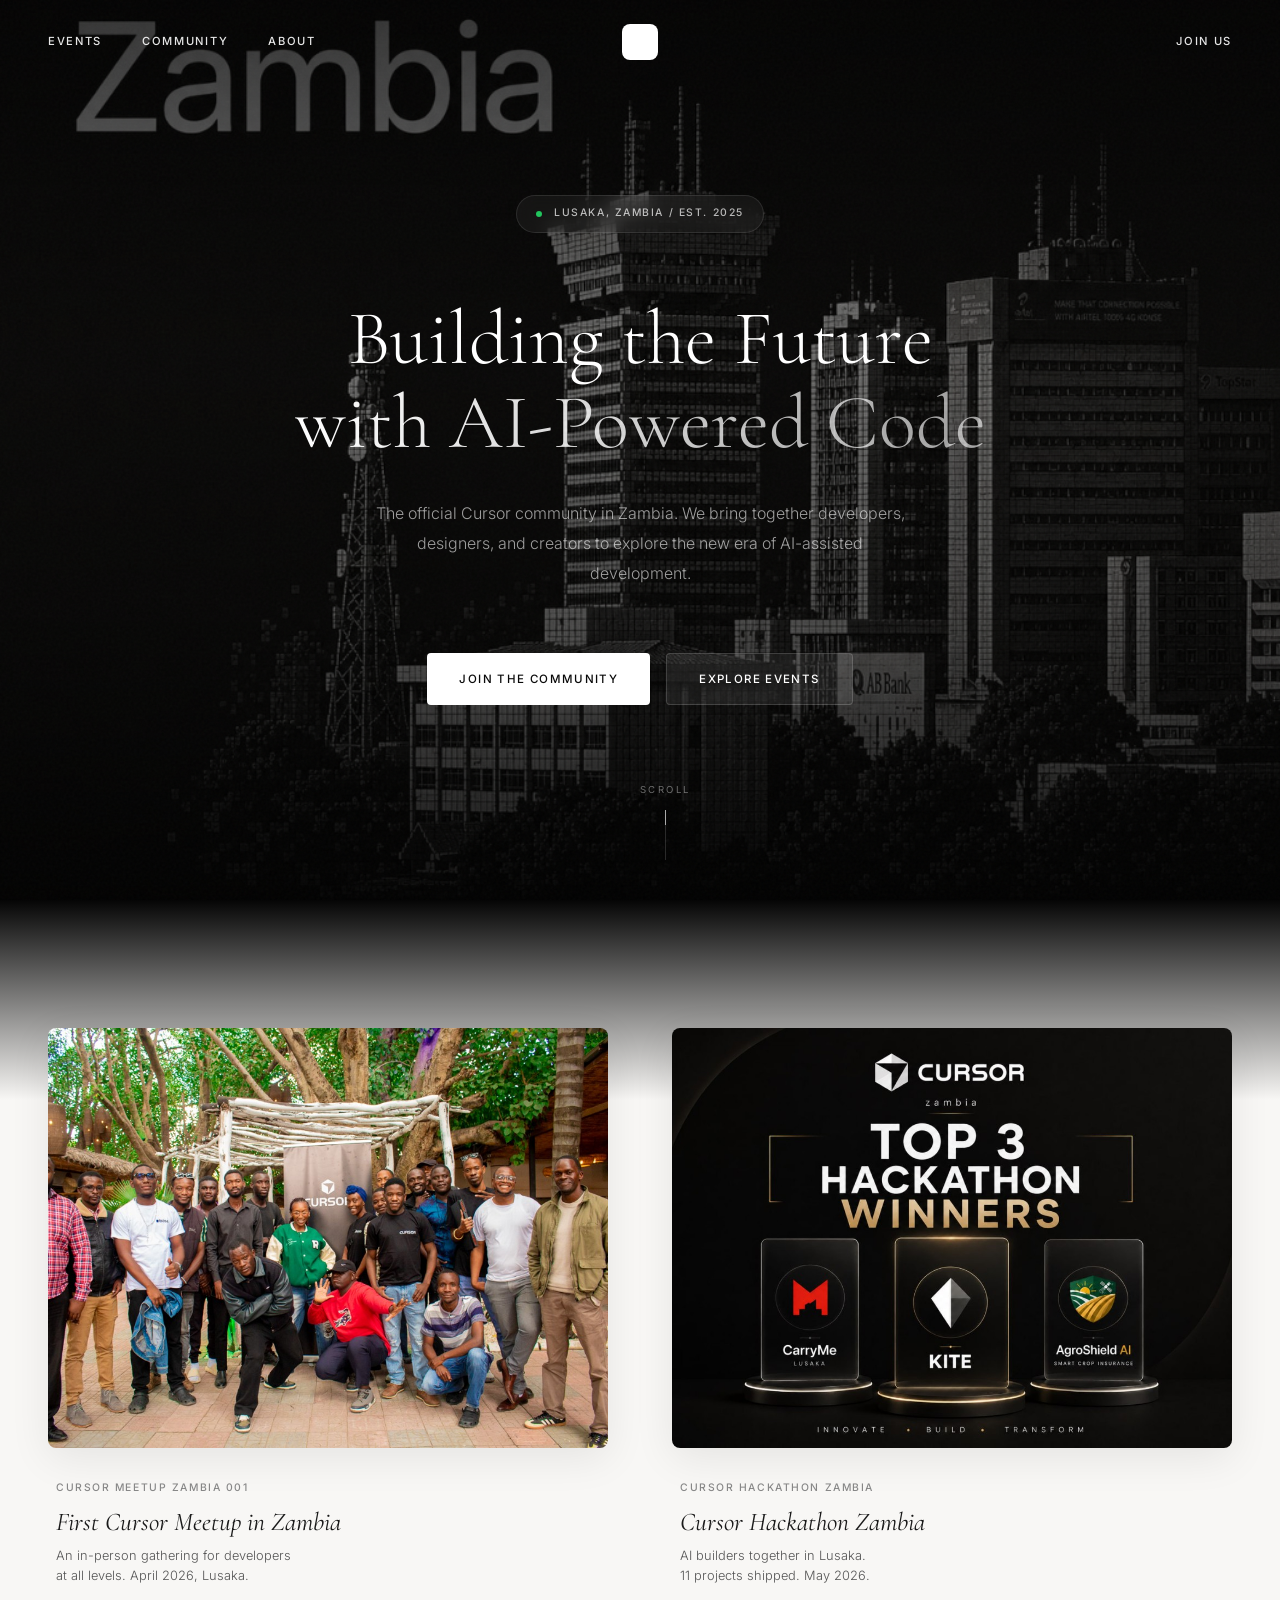
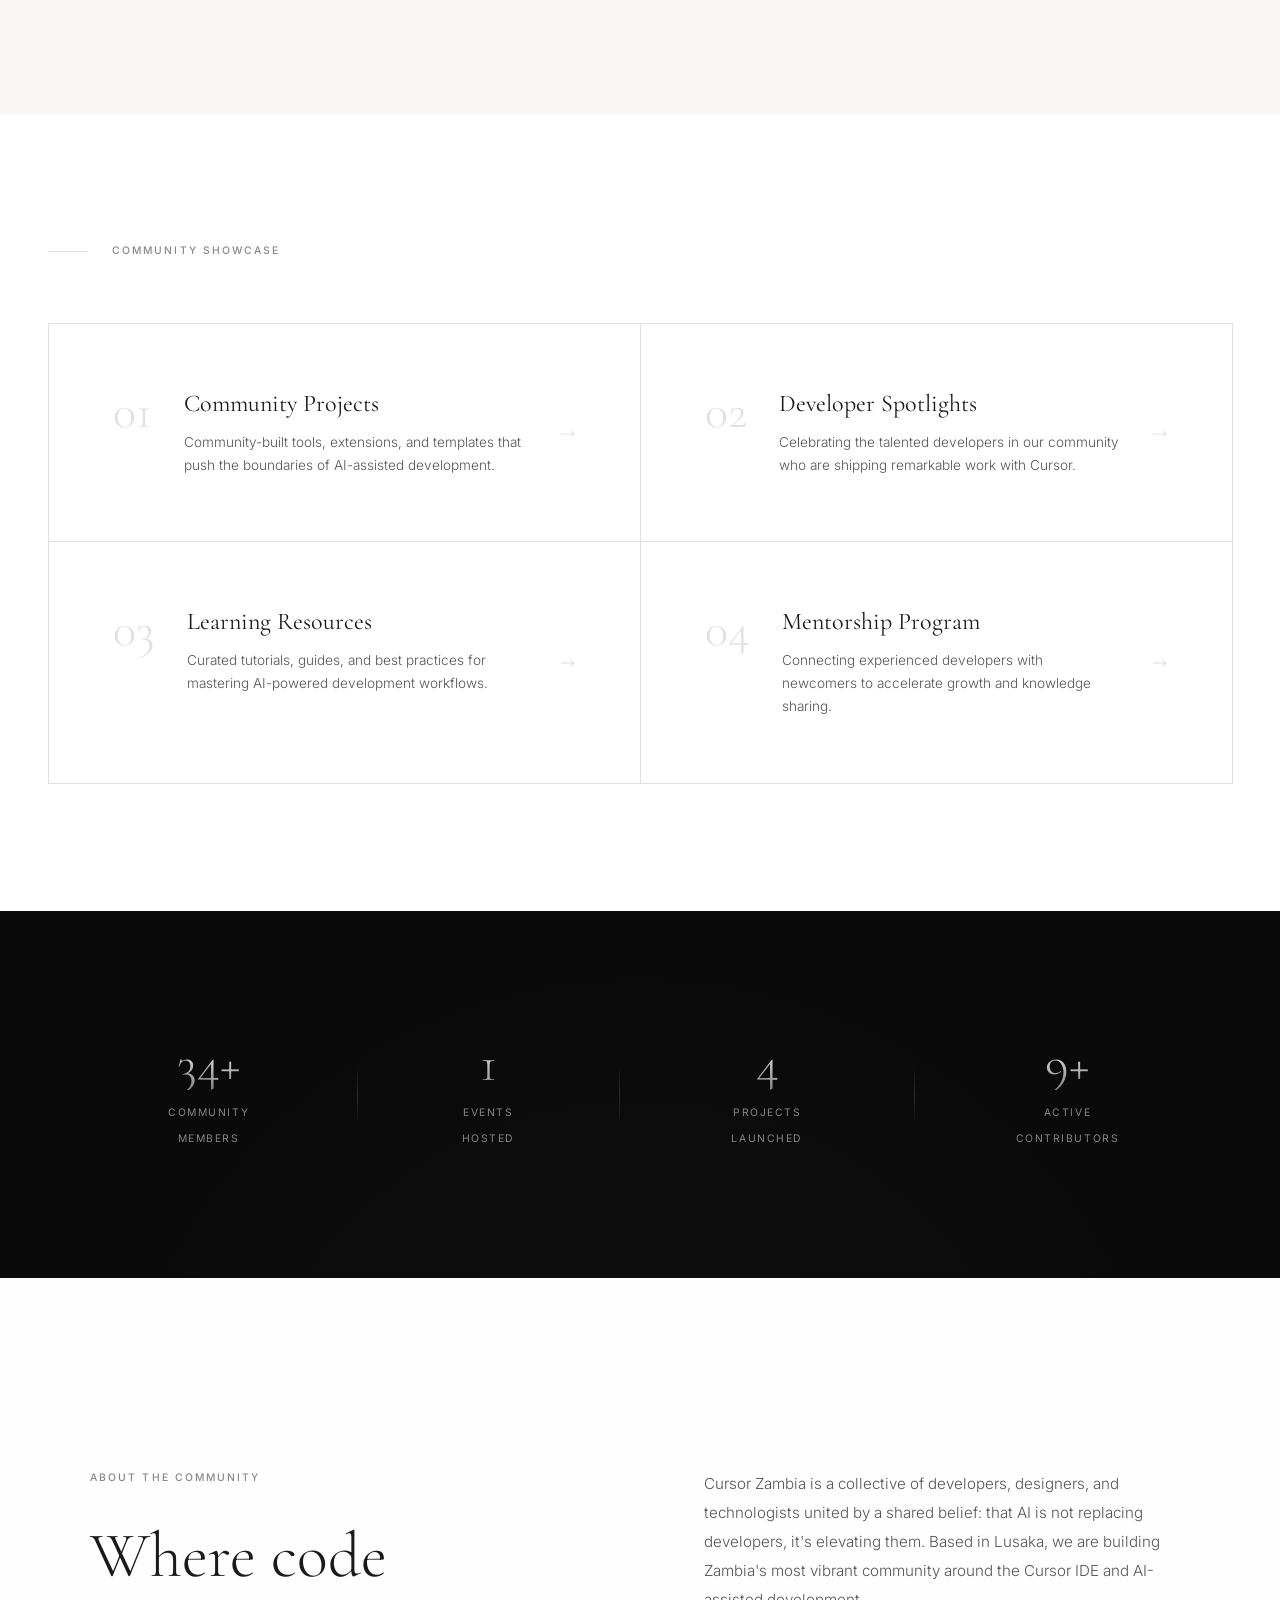
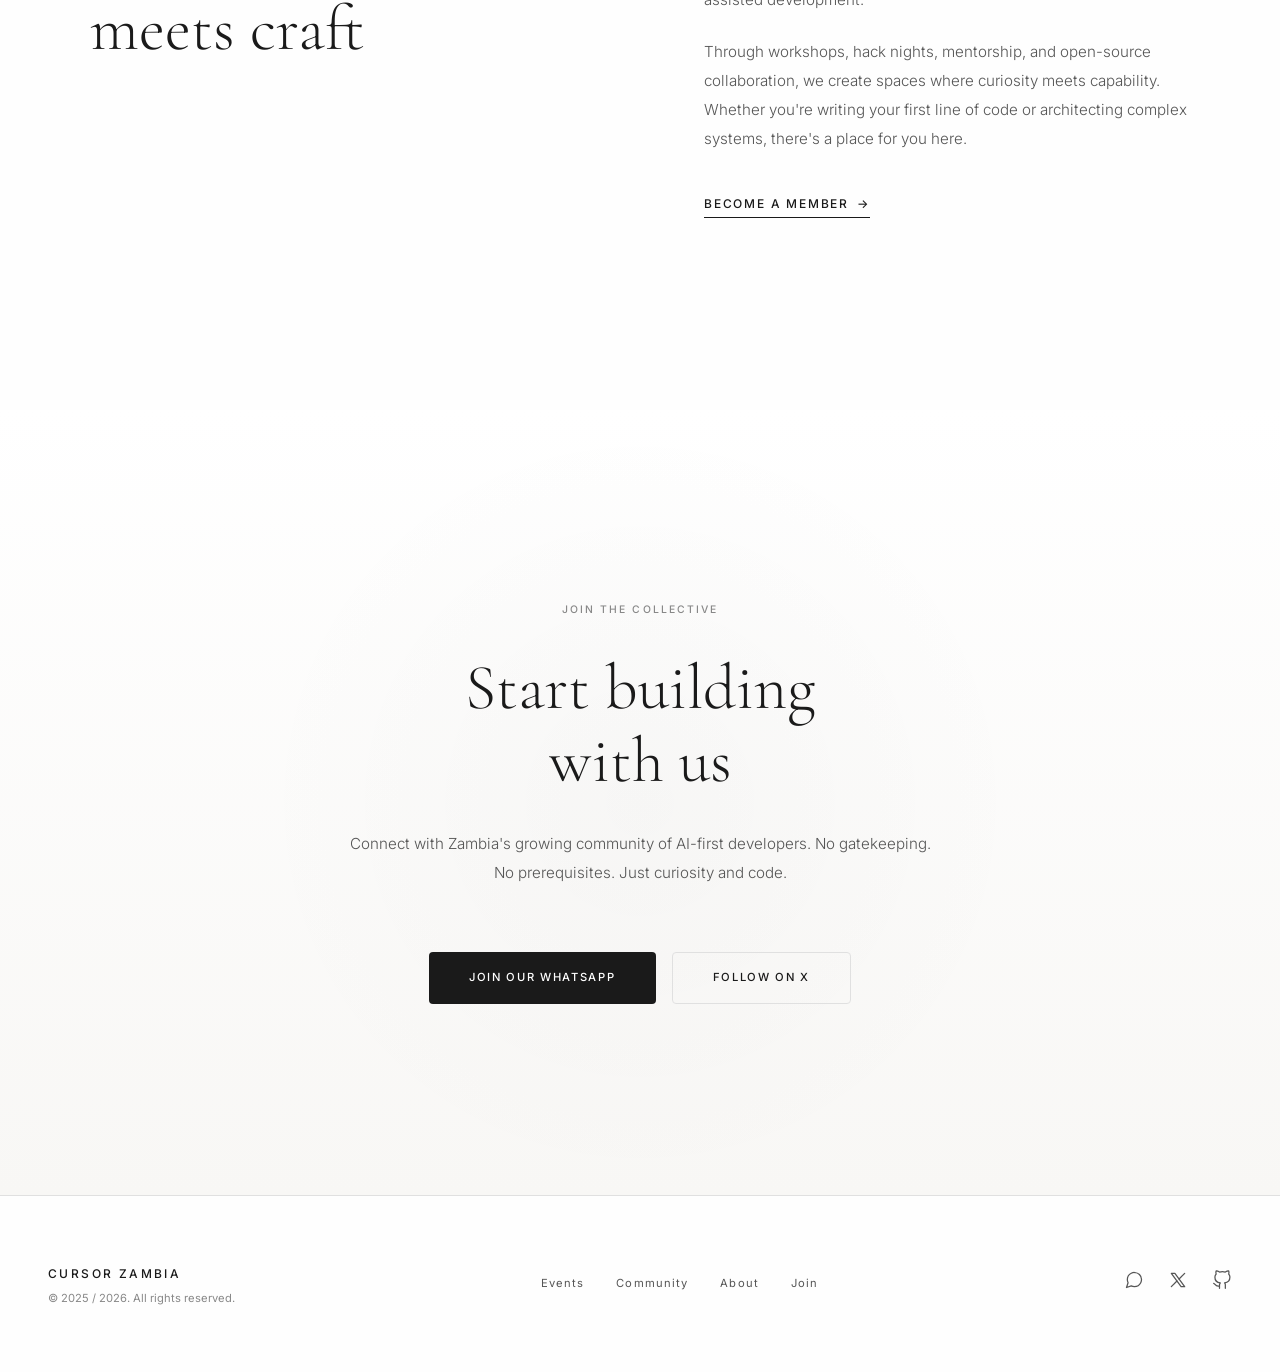
==== commit c9f2fb9b: "Replace text logo with image logo in navigation Co-authored-by: Cursor <cursoragent@cursor.com>" ====
--- a/index.html
+++ b/index.html
@@ -20,8 +20,7 @@
       <a href="#about" class="nav-link">ABOUT</a>
     </div>
     <a href="#" class="nav-logo">
-      <span class="logo-text">CURSOR</span>
-      <span class="logo-sub">ZAMBIA</span>
+      <img src="assets/logo.png" alt="Cursor Zambia" class="nav-logo-img">
     </a>
     <div class="nav-right">
       <a href="https://chat.whatsapp.com/I1UkLFpUMJj791DA07cmBk" target="_blank" rel="noopener noreferrer" class="nav-link">JOIN US</a>
--- a/styles.css
+++ b/styles.css
@@ -151,29 +151,27 @@
 
 .nav-logo {
   display: flex;
-  flex-direction: column;
   align-items: center;
   justify-self: center;
-  line-height: 1;
-}
-
-.logo-text {
-  font-family: var(--font-sans);
-  font-size: 1.1rem;
-  font-weight: 500;
-  letter-spacing: 0.3em;
-  color: var(--color-accent);
-  transition: color 0.4s var(--ease-out-expo);
-}
-
-.logo-sub {
-  font-family: var(--font-serif);
-  font-size: 0.85rem;
-  font-weight: 300;
-  letter-spacing: 0.2em;
-  color: var(--color-text-light);
-  margin-top: 2px;
-  transition: color 0.4s var(--ease-out-expo);
+}
+
+.nav-logo-img {
+  height: 36px;
+  width: auto;
+  border-radius: 8px;
+  transition: all 0.4s var(--ease-out-expo);
+}
+
+.nav-logo-img:hover {
+  transform: scale(1.05);
+}
+
+.nav--dark .nav-logo-img {
+  filter: brightness(0) invert(1);
+}
+
+.nav.scrolled .nav-logo-img {
+  filter: none;
 }
 
 /* =========================================
